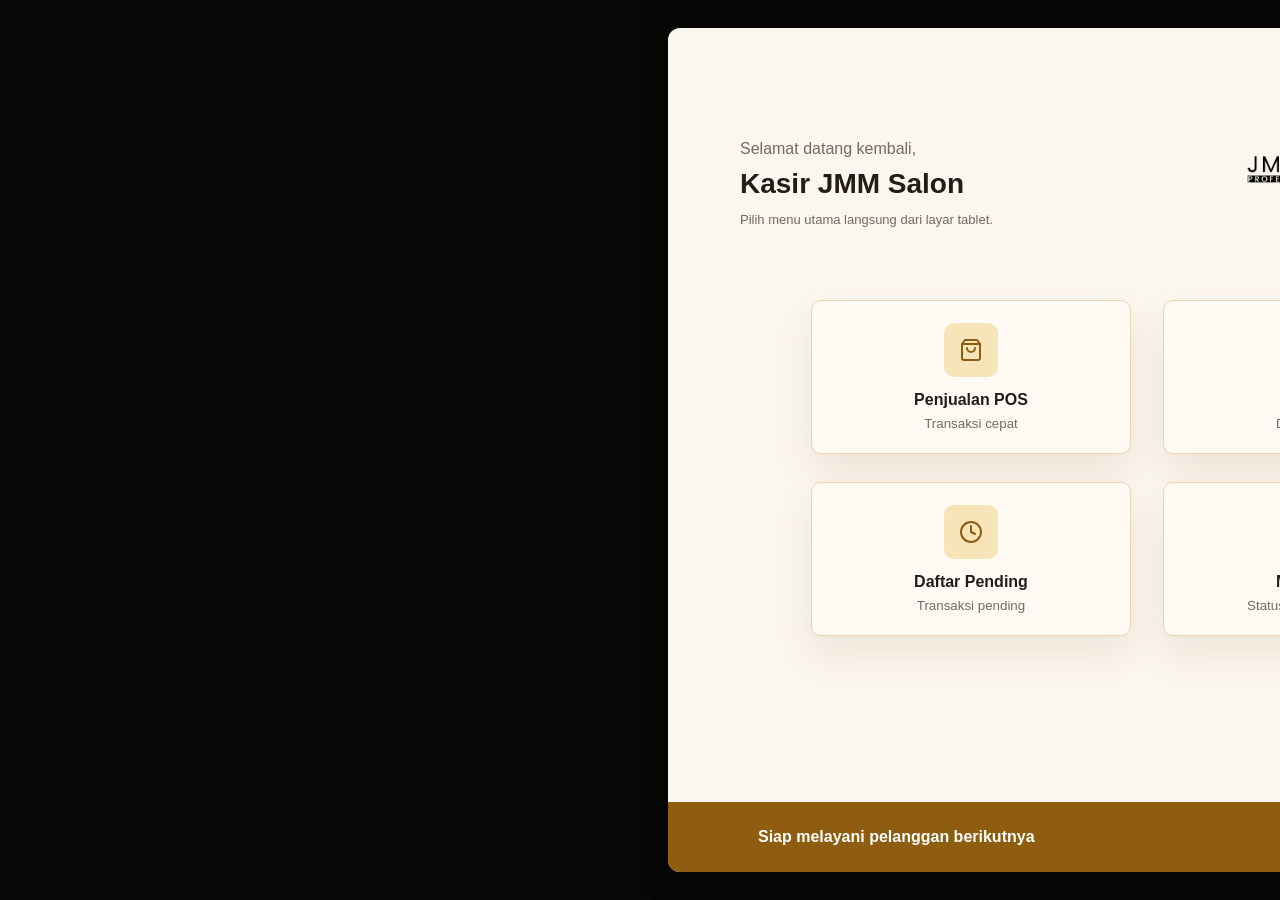
==== index.html @ 19fb2c35 "perubahan kertas done" ====
<!doctype html>
<html lang="id">
  <head>
    <meta charset="UTF-8" />
    <meta name="viewport" content="width=device-width, initial-scale=1.0" />
    <title>JMM Salon Cashier System - Tablet UI Gold</title>
    <link rel="icon" href="assets/images/JMMSALON2Transparant.png" type="image/png" />
    <link rel="stylesheet" href="assets/css/base.css?v=20260726-03" />
    <link rel="stylesheet" href="assets/css/customer-picker.css?v=20260726-03" />
    <link rel="stylesheet" href="assets/css/customers.css?v=20260726-03" />
    <link rel="stylesheet" href="assets/css/pos.css?v=20260726-03" />
    <link rel="stylesheet" href="assets/css/overlays.css?v=20260726-03" />
    <link rel="stylesheet" href="assets/css/operations.css?v=20260726-03" />
    <link rel="stylesheet" href="assets/css/membership.css?v=20260726-03" />
    <link rel="stylesheet" href="assets/css/cms.css?v=20260726-03" />
  </head>
  <body>
    <div id="app" aria-live="polite"></div>
    <script src="assets/js/bootstrap.js?v=20260726-03" defer></script>
  </body>
</html>
---- assets/css/base.css ----
:root {
  --canvas: #fbf6ee;
  --card: #fffaf3;
  --raised: #fffdf8;
  --ink: #241d17;
  --muted: #76695d;
  --gold: #d49a23;
  --gold-dark: #8f5d0f;
  --gold-soft: #f7e5b9;
  --gold-lift: #fff3da;
  --border: #ecd5ac;
  --success: #31966d;
  --danger: #b94a48;
  --shadow: 0 18px 36px rgba(118, 83, 28, 0.1);
}

* {
  box-sizing: border-box;
}

body {
  min-height: 100vh;
  margin: 0;
  display: grid;
  place-items: center;
  overflow: hidden;
  background: #080706;
  color: var(--ink);
  font-family: ui-sans-serif, -apple-system, BlinkMacSystemFont, "Segoe UI", sans-serif;
  letter-spacing: 0;
}

.bootstrap-error {
  width: min(560px, calc(100vw - 48px));
  margin: 15vh auto 0;
  padding: 28px;
  border: 1px solid var(--border);
  border-radius: 12px;
  background: var(--card);
  color: var(--ink);
  box-shadow: var(--shadow);
}

.bootstrap-error h1 {
  margin: 0 0 12px;
  font-size: 24px;
}

.bootstrap-error p,
.bootstrap-error small {
  color: var(--muted);
}

button,
input,
select {
  font: inherit;
}

button {
  cursor: pointer;
}

.member-branch-tag {
  display: inline-flex;
  align-items: center;
  width: max-content;
  min-height: 20px;
  padding: 2px 8px;
  border-radius: 999px;
  background: var(--gold-soft);
  color: var(--gold-dark) !important;
  font-size: 10px !important;
  font-weight: 800;
  line-height: 1.2;
}

.transaction-branch-tag {
  display: inline-flex;
  align-items: center;
  width: max-content;
  min-height: 20px;
  padding: 2px 8px;
  border: 1px solid #ddc28d;
  border-radius: 999px;
  background: var(--raised);
  color: var(--ink) !important;
  font-size: 10px !important;
  font-weight: 800;
  line-height: 1.2;
}

.member-branch-copy {
  display: block;
  margin-top: 4px;
  color: var(--gold-dark) !important;
  font-size: 10px !important;
  font-weight: 800;
}

.tablet-shell {
  width: 1366px;
  height: 900px;
  padding: 28px;
  background: #050504;
  border-radius: 22px;
}

.tablet-screen {
  position: relative;
  display: none;
  width: 100%;
  height: 100%;
  overflow: hidden;
  background: var(--canvas);
  border-radius: 12px;
}

.tablet-screen.active {
  display: block;
}

.topbar {
  height: 126px;
  display: grid;
  grid-template-columns: auto 1fr auto;
  align-items: start;
  gap: 24px;
  padding: 32px 50px 0;
}

.home-topbar {
  height: 172px;
  grid-template-columns: minmax(0, 1fr) auto minmax(0, 1fr);
  align-items: start;
  padding-left: 72px;
  padding-right: 72px;
}

#pos-view .topbar {
  height: 104px;
}

#pending-popup-button {
  justify-self: end;
}

.eyebrow,
.subtitle,
.date-block span,
.operator span,
small,
p {
  color: var(--muted);
}

.eyebrow,
.subtitle,
p {
  margin: 0;
}

h1,
h2,
h3 {
  margin: 0;
  letter-spacing: 0;
}

h1 {
  margin-top: 10px;
  font-size: 28px;
  line-height: 1.15;
}

.subtitle {
  margin-top: 12px;
  font-size: 13px;
}

.operator {
  display: flex;
  align-items: center;
  gap: 16px;
  min-width: 300px;
}

.operator.compact {
  min-width: 270px;
  justify-content: flex-end;
}

.home-operator {
  justify-content: flex-end;
}

.date-block {
  display: grid;
  gap: 8px;
  font-size: 12px;
}

.avatar {
  display: grid;
  width: 44px;
  height: 44px;
  place-items: center;
  border-radius: 999px;
  background: var(--gold);
  color: #fff;
  font-weight: 800;
}

.home-grid {
  position: absolute;
  left: 50%;
  top: 272px;
  transform: translateX(-50%);
  display: grid;
  grid-template-columns: repeat(3, 320px);
  gap: 28px 32px;
}

.home-online-compact {
  width: 304px;
  min-height: 48px;
  display: grid;
  grid-template-columns: 28px minmax(0, 1fr) auto;
  align-items: center;
  gap: 9px;
  padding: 8px 10px;
  border: 1px solid var(--border);
  border-radius: 9px;
  background: var(--card);
  color: var(--ink);
  box-shadow: 0 7px 18px rgba(118, 83, 28, 0.07);
  text-align: left;
}

.home-online-compact:hover,
.home-online-compact:focus-visible {
  border-color: var(--gold);
  background: var(--raised);
}

.home-online-compact:focus-visible {
  outline: 2px solid rgba(212, 154, 35, 0.45);
  outline-offset: 2px;
}

.home-online-compact-copy {
  display: grid;
  gap: 3px;
  min-width: 0;
}

.home-online-compact-copy strong {
  display: flex;
  align-items: center;
  gap: 7px;
  font-size: 11px;
}

.home-online-compact-copy small {
  overflow: hidden;
  color: var(--muted);
  font-size: 8px;
  text-overflow: ellipsis;
  white-space: nowrap;
}

.home-online-compact-copy b {
  min-width: 20px;
  padding: 2px 6px;
  border-radius: 999px;
  background: #e7f5ee;
  color: #267a58;
  font-size: 8px;
  text-align: center;
}

.home-online-icon {
  display: grid;
  width: 28px;
  height: 28px;
  place-items: center;
  border-radius: 8px;
  background: #e7f5ee;
  color: var(--success);
  font-size: 9px;
}

.home-online-chevron {
  color: var(--gold-dark);
  font-size: 18px;
  line-height: 1;
}

.menu-tile {
  height: 154px;
  padding: 18px 14px;
  border: 1px solid var(--border);
  border-radius: 10px;
  background: var(--card);
  box-shadow: var(--shadow);
  color: var(--ink);
}

.menu-tile.muted {
  opacity: 0.94;
}

.tile-icon {
  display: grid;
  width: 54px;
  height: 54px;
  margin: 0 auto 14px;
  place-items: center;
  border-radius: 10px;
  background: var(--gold-soft);
  color: var(--gold-dark);
}

.tile-icon svg {
  width: 24px;
  height: 24px;
}

.menu-tile strong,
.menu-tile small {
  display: block;
}

.menu-tile small {
  margin-top: 7px;
}

.bottom-command {
  position: absolute;
  left: 0;
  right: 0;
  bottom: 0;
  height: 70px;
  padding: 0 90px;
  display: flex;
  align-items: center;
  justify-content: space-between;
  background: var(--gold-dark);
  color: #fff;
  font-weight: 800;
}

.back-button {
  width: 106px;
  height: 48px;
  border: 1px solid var(--border);
  border-radius: 10px;
  background: var(--raised);
  color: var(--gold-dark);
  font-weight: 800;
}
---- assets/css/customer-picker.css ----
.pos-layout {
  display: grid;
  grid-template-columns: 1fr 320px;
  gap: 18px;
  height: 740px;
  padding: 10px 48px 38px;
}

.pos-catalog,
.cart-panel,
.profile-card,
.history-panel,
.wide-panel,
.filter-panel,
.transaction-panel {
  border: 1px solid var(--border);
  border-radius: 12px;
  background: var(--card);
}

.pos-catalog {
  position: relative;
  display: grid;
  grid-template-rows: auto auto auto minmax(0, 1fr);
  min-height: 0;
  padding: 14px;
  overflow: hidden;
}

.customer-strip {
  position: relative;
  display: flex;
  flex-wrap: wrap;
  align-items: center;
  align-content: flex-start;
  gap: 10px;
  min-height: 58px;
  padding: 9px 14px;
  border-radius: 10px;
  background: var(--raised);
  border: 1px solid var(--border);
  z-index: 20;
}

.customer-member-area {
  position: relative;
  display: flex;
  align-items: center;
  gap: 4px;
  min-width: 0;
}

.customer-member-area[hidden] {
  display: none;
}

.member-benefits {
  flex: 0 0 100%;
  display: grid;
  gap: 6px;
  max-height: 126px;
  overflow: hidden;
  padding-top: 7px;
  border-top: 1px solid var(--border);
}

.member-benefits[hidden] {
  display: none;
}

.benefit-toggle {
  display: inline-flex;
  align-items: center;
  justify-content: center;
  gap: 8px;
  height: 32px;
  padding: 0 10px 0 12px;
  border: 1px solid var(--border);
  border-radius: 8px;
  background: var(--gold-soft);
  color: var(--gold-dark);
  font-size: 12px;
  font-weight: 900;
  cursor: pointer;
  white-space: nowrap;
}

.benefit-toggle b {
  display: grid;
  width: 19px;
  height: 19px;
  place-items: center;
  border-radius: 999px;
  background: var(--gold);
  color: #fff;
  font-size: 10px;
  line-height: 1;
}

.benefit-toggle svg {
  width: 13px;
  height: 13px;
  transition: transform 0.16s ease;
}

.customer-strip.benefits-open .benefit-toggle svg {
  transform: rotate(180deg);
}

.member-list-rows {
  display: grid;
  max-height: 96px;
  overflow-y: auto;
  border: 1px solid var(--border);
  border-radius: 8px;
  background: var(--raised);
  scrollbar-color: #d8b46c transparent;
}

.member-list-row {
  display: grid;
  grid-template-columns: minmax(0, 1fr) auto;
  align-items: center;
  gap: 8px;
  min-height: 32px;
  padding: 3px 10px;
  border-bottom: 1px solid #f2e4cc;
}

.member-list-row:last-child {
  border-bottom: 0;
}

.member-list-row > span:first-child {
  min-width: 0;
  overflow: hidden;
  color: var(--ink);
  font-size: 12px;
  font-weight: 750;
  text-overflow: ellipsis;
  white-space: nowrap;
}

.member-list-row.ready > span:first-child {
  color: var(--gold-dark);
  font-weight: 900;
}

.member-list-stepper {
  display: grid;
  grid-template-columns: 24px 28px 24px;
  height: 24px;
  overflow: hidden;
  border: 1px solid var(--border);
  border-radius: 7px;
  background: #fffdf8;
}

.member-list-stepper button,
.member-list-stepper b {
  display: grid;
  place-items: center;
  border: 0;
  color: var(--ink);
  font-size: 11px;
  font-weight: 800;
}

.member-list-stepper button {
  color: var(--gold-dark);
  background: #fffaf1;
}

.member-list-stepper button:disabled {
  color: #cbb99b;
  background: #fffdf8;
  cursor: default;
}

.member-list-stepper b {
  border-left: 1px solid var(--border);
  border-right: 1px solid var(--border);
}

.customer-strip span,
.customer-strip small {
  display: block;
  font-size: 12px;
}

.customer-strip .member-list-stepper {
  display: grid;
}

.customer-summary {
  min-width: 0;
  flex: 0 1 auto;
  max-width: 380px;
}

.customer-title-row {
  display: flex;
  align-items: center;
  gap: 8px;
  min-width: 0;
  max-width: 100%;
}

.customer-strip strong {
  display: block;
  margin: 2px 0;
  font-size: 16px;
}

.customer-title-row strong {
  overflow: hidden;
  text-overflow: ellipsis;
  white-space: nowrap;
}

.customer-edit {
  flex: 0 0 auto;
  height: 22px;
  padding: 0 8px;
  border: 1px solid var(--border);
  border-radius: 6px;
  background: var(--gold-soft);
  color: var(--gold-dark);
  font-size: 10px;
  font-weight: 900;
  cursor: pointer;
}

.customer-summary small {
  overflow: hidden;
  text-overflow: ellipsis;
  white-space: nowrap;
}

.badge {
  display: inline-grid;
  min-width: 82px;
  height: 32px;
  place-items: center;
  padding: 0 16px;
  border-radius: 999px;
  background: var(--gold-soft);
  color: var(--gold-dark);
  font-size: 12px;
  font-weight: 800;
  white-space: nowrap;
  line-height: 1;
}

.customer-strip .badge {
  display: inline-flex;
  align-items: center;
  justify-content: center;
  min-width: auto;
  height: 24px;
  padding: 0 10px;
  font-size: 11px;
  flex-shrink: 0;
}

.badge.muted {
  background: #efe9df;
  color: var(--muted);
}

.badge.success {
  background: var(--gold-soft);
  color: var(--gold-dark);
}

.badge.gold {
  background: var(--gold);
  color: #fff;
}

.soft-action {
  display: inline-flex;
  align-items: center;
  justify-content: center;
  gap: 8px;
  height: 38px;
  padding: 0 14px;
  border: 0;
  border-radius: 10px;
  background: var(--gold-soft);
  color: var(--gold-dark);
  font-weight: 800;
  font-size: 12px;
  white-space: nowrap;
  flex-shrink: 0;
}

.soft-action svg {
  display: inline-block;
  width: 16px;
  height: 16px;
  flex-shrink: 0;
}

#customer-toggle {
  margin-left: auto;
}

#customer-add-pos {
  width: 158px;
  background: linear-gradient(180deg, #e7b13a, var(--gold));
  color: #fff;
  box-shadow: 0 10px 22px rgba(155, 98, 13, 0.18);
}

#customer-add-pos:hover {
  filter: brightness(1.05);
}

.customer-summary.empty strong {
  color: var(--muted);
  font-weight: 800;
}

.badge.member {
  display: inline-flex;
  align-items: center;
  justify-content: center;
  gap: 8px;
  background: var(--gold-soft);
  color: var(--gold-dark);
  line-height: 1.1;
}

.customer-dropdown {
  position: absolute;
  top: calc(100% + 8px);
  right: 14px;
  display: none;
  width: 380px;
  max-height: 320px;
  padding: 0;
  overflow: hidden;
  border: 1px solid var(--border);
  border-radius: 12px;
  background: var(--raised);
  box-shadow: 0 18px 40px rgba(118, 83, 28, 0.16);
}

.customer-strip.open .customer-dropdown {
  display: flex;
  flex-direction: column;
}

.dropdown-list {
  flex: 1 1 auto;
  min-height: 0;
  overflow-y: auto;
  display: grid;
  gap: 7px;
  padding: 8px;
  scrollbar-color: #d8b46c transparent;
}

.dropdown-search {
  display: grid;
  grid-template-columns: 1fr auto;
  align-items: center;
  gap: 8px;
  padding: 8px 10px;
  border: 1px solid var(--border);
  border-radius: 10px;
  background: var(--raised);
}

.dropdown-search input {
  width: 100%;
  border: 0;
  outline: 0;
  background: transparent;
  color: var(--ink);
  font-size: 13px;
}

.dropdown-search span {
  color: var(--muted);
  font-size: 18px;
  line-height: 1;
}

.customer-option {
  display: flex;
  align-items: center;
  justify-content: space-between;
  gap: 12px;
  width: 100%;
  min-height: 58px;
  padding: 10px 12px;
  border: 1px solid transparent;
  border-radius: 10px;
  background: #fff8eb;
  color: var(--ink);
  text-align: left;
}

.customer-option:hover,
.customer-option.active {
  border-color: var(--gold);
  background: var(--gold-lift);
}

.customer-option strong,
.customer-option small {
  display: block;
}

.customer-option strong {
  font-size: 13px;
}

.customer-option small {
  margin-top: 4px;
  font-size: 11px;
}

.customer-option em {
  display: inline-flex;
  align-items: center;
  justify-content: center;
  gap: 6px;
  min-width: 112px;
  height: 28px;
  border-radius: 999px;
  background: var(--gold-soft);
  color: var(--gold-dark);
  font-size: 10px;
  font-style: normal;
  font-weight: 900;
}

.customer-option em span {
  display: grid;
  width: 16px;
  height: 16px;
  place-items: center;
  border-radius: 999px;
  background: var(--gold);
  color: #fff;
  font-size: 8px;
}

.customer-option em.muted {
  background: #efe9df;
  color: var(--muted);
}
---- assets/css/customers.css ----
.customer-list-panel {
  display: flex;
  flex-direction: column;
  height: 640px;
  min-height: 0;
  margin: 24px 48px 48px;
  padding: 24px;
  border: 1px solid var(--border);
  border-radius: 12px;
  background: var(--card);
  overflow: hidden;
}

.customer-list-tools {
  display: flex;
  align-items: center;
  gap: 14px;
  padding-bottom: 14px;
}

.entries-control {
  display: flex;
  align-items: center;
  gap: 8px;
  color: var(--muted);
  font-size: 12px;
}

.entries-control strong {
  display: grid;
  min-width: 46px;
  height: 34px;
  place-items: center;
  border: 1px solid var(--border);
  border-radius: 8px;
  background: var(--raised);
  color: var(--ink);
}

.customer-search {
  display: grid;
  grid-template-columns: auto 1fr;
  align-items: center;
  gap: 10px;
  color: var(--muted);
  font-size: 12px;
  flex: 1;
  max-width: 400px;
  margin-left: auto;
}

.customer-search input {
  height: 36px;
  padding: 0 12px;
  border: 1px solid var(--border);
  border-radius: 8px;
  outline: 0;
  background: var(--raised);
  color: var(--ink);
}

.filter-button,
.add-customer-button,
.table-action {
  border: 1px solid var(--border);
  border-radius: 8px;
  background: var(--raised);
  color: var(--gold-dark);
  font-weight: 900;
}

.filter-button {
  display: flex;
  align-items: center;
  justify-content: center;
  gap: 8px;
  height: 36px;
  min-width: 92px;
}

.add-customer-button {
  display: flex;
  align-items: center;
  justify-content: center;
  gap: 8px;
  height: 44px;
  padding: 0 16px;
  background: linear-gradient(180deg, #e7b13a, var(--gold));
  border-color: var(--gold);
  color: #fff;
  box-shadow: 0 10px 22px rgba(155, 98, 13, 0.18);
}

.add-customer-button span {
  display: grid;
  width: 20px;
  height: 20px;
  place-items: center;
  border-radius: 6px;
  background: rgba(255, 255, 255, 0.22);
  color: #fff;
}

.customer-table {
  display: flex;
  flex-direction: column;
  min-height: 0;
  border: 1px solid var(--border);
  border-radius: 10px;
  overflow: hidden;
  background: var(--raised);
}

.customer-table-head,
.customer-row {
  display: grid;
  grid-template-columns: 100px minmax(160px, 1.2fr) 164px 112px 112px;
  align-items: center;
  gap: 14px;
}

.customer-table-head {
  min-height: 48px;
  padding: 0 16px;
  background: #f1e8d9;
  color: var(--muted);
  font-size: 12px;
  font-weight: 900;
}

.customer-list {
  flex: 1 1 auto;
  min-height: 0;
  overflow-y: auto;
  scrollbar-color: #d8b46c transparent;
}

.customer-row {
  min-height: 84px;
  padding: 10px 16px;
  border-top: 1px solid #ead6b3;
  background: #fffaf3;
}

.customer-row:nth-child(even) {
  background: #fff7e9;
}

.customer-row:hover {
  background: var(--gold-lift);
}

.customer-code,
.last-visit {
  color: var(--muted);
  font-size: 12px;
  font-weight: 800;
}

.customer-cell-main strong,
.customer-cell-main small {
  display: block;
}

.customer-cell-main strong {
  font-size: 15px;
}

.customer-cell-main small {
  margin-top: 5px;
  color: var(--muted);
  font-size: 12px;
}

.table-action {
  height: 38px;
  background: var(--gold-soft);
}

.customer-empty {
  display: grid;
  min-height: 300px;
  place-items: center;
  align-content: center;
  gap: 8px;
  color: var(--muted);
  text-align: center;
}

.customer-empty strong {
  color: var(--ink);
}

.reward-meter {
  display: grid;
  gap: 6px;
  min-width: 0;
}

.reward-meter span {
  color: var(--muted);
  font-size: 11px;
}

.reward-meter strong {
  color: var(--gold-dark);
  font-size: 13px;
  line-height: 1.2;
}

.reward-meter small {
  color: var(--muted);
  font-size: 11px;
}

.reward-meter.ready strong {
  color: var(--gold-dark);
}

.reward-dots {
  display: grid;
  grid-template-columns: repeat(10, 1fr);
  gap: 4px;
}

.reward-dots i {
  height: 7px;
  border-radius: 999px;
  background: #efe6d8;
}

.reward-dots i.done {
  background: var(--gold-soft);
}

.reward-dots i.free,
.reward-meter.ready .reward-dots i.done {
  background: linear-gradient(180deg, #e7b13a, var(--gold));
}

.reward-meter.compact {
  gap: 4px;
}

.reward-meter.compact span {
  display: none;
}

.reward-meter.compact strong {
  font-size: 12px;
}

.reward-meter.compact small {
  overflow: hidden;
  text-overflow: ellipsis;
  white-space: nowrap;
}

.reward-meter.strip {
  grid-template-columns: minmax(0, 1fr) 132px;
  align-items: center;
  gap: 4px 10px;
  max-width: 520px;
  margin-top: 5px;
}

.reward-meter.strip span,
.reward-meter.strip strong {
  display: none;
}

.reward-meter.strip small {
  overflow: hidden;
  color: var(--gold-dark);
  font-size: 11px;
  font-weight: 800;
  text-overflow: ellipsis;
  white-space: nowrap;
}

.reward-meter.strip .reward-dots {
  min-width: 0;
}

.reward-meter.strip .reward-dots i {
  height: 6px;
}
---- assets/css/pos.css ----
.pos-topbar-actions {
  display: flex;
  align-items: center;
  justify-content: flex-end;
  gap: 10px;
}

.salon-branch-select {
  display: grid;
  gap: 3px;
  min-width: 180px;
}

.salon-branch-select span {
  color: var(--muted);
  font-size: 9px;
  font-weight: 900;
  letter-spacing: 0.08em;
  text-transform: uppercase;
}

.salon-branch-select select {
  height: 38px;
  padding: 0 30px 0 12px;
  border: 1px solid var(--border);
  border-radius: 9px;
  outline: 0;
  background: var(--raised);
  color: var(--gold-dark);
  font-size: 11px;
  font-weight: 900;
}

.catalog-toolbar {
  display: grid;
  grid-template-columns: auto 1fr;
  align-items: center;
  gap: 16px;
  margin: 12px 0 14px;
}

.category-tabs {
  display: flex;
  gap: 10px;
}

.category,
.segmented button,
.payment-methods button {
  border: 0;
  border-radius: 10px;
  background: var(--raised);
  color: var(--ink);
}

.category {
  min-width: 132px;
  height: 46px;
  gap: 10px;
  padding: 0 18px;
  border: 1px solid var(--border);
  display: flex;
  align-items: center;
  justify-content: center;
  box-shadow: 0 10px 22px rgba(118, 83, 28, 0.05);
}

.category strong {
  display: block;
}

.tab-icon {
  display: grid;
  width: 22px;
  height: 22px;
  place-items: center;
  color: var(--gold-dark);
  font-size: 18px;
  line-height: 1;
}

.category.active {
  background: linear-gradient(180deg, #e5ad35, var(--gold));
  border-color: var(--gold);
  color: #fff;
}

.category.active .tab-icon {
  color: #fff;
}

.search-box {
  justify-self: end;
  display: grid;
  grid-template-columns: 1fr auto;
  align-items: center;
  width: 280px;
  height: 46px;
  padding: 0 14px 0 18px;
  border: 1px solid var(--border);
  border-radius: 12px;
  background: var(--raised);
  box-shadow: 0 10px 22px rgba(118, 83, 28, 0.05);
}

.search-box input {
  width: 100%;
  min-width: 0;
  border: 0;
  outline: 0;
  background: transparent;
  color: var(--ink);
  font-size: 13px;
}

.search-box span {
  color: var(--muted);
  font-size: 20px;
  line-height: 1;
}

.section-heading {
  display: flex;
  align-items: center;
  justify-content: space-between;
  margin: 6px 0 10px;
}

.section-heading.plain {
  align-items: flex-start;
  margin: 0 0 20px;
}

.section-heading h2 {
  font-size: 20px;
}

.section-heading p {
  margin-top: 6px;
  font-size: 13px;
}

.segmented {
  display: flex;
  gap: 8px;
}

.segmented button {
  height: 40px;
  min-width: 72px;
  color: var(--gold-dark);
  font-weight: 800;
}

.segmented button.active,
.payment-methods .active {
  background: var(--gold);
  color: #fff;
}

.item-grid {
  display: grid;
  grid-template-columns: repeat(4, minmax(0, 1fr));
  gap: 10px;
  min-height: 0;
  overflow-y: auto;
  overflow-x: hidden;
  padding-right: 2px;
  padding-bottom: 12px;
  align-content: start;
}

.item-grid,
.cart-list,
.customer-dropdown,
.staff-menu {
  scrollbar-color: #d8b46c transparent;
}

.item-card {
  min-height: 92px;
  padding: 13px;
  border: 1px solid var(--border);
  border-radius: 10px;
  background: var(--raised);
  box-shadow: 0 0 0 rgba(118, 83, 28, 0);
  transition: transform 0.16s ease, border-color 0.16s ease, background 0.16s ease, box-shadow 0.16s ease;
}

.empty-items {
  grid-column: 1 / -1;
  display: grid;
  min-height: 220px;
  place-items: center;
  align-content: center;
  gap: 8px;
  border: 1px dashed var(--border);
  border-radius: 10px;
  background: rgba(255, 255, 255, 0.5);
  color: var(--muted);
  text-align: center;
}

.empty-items strong {
  color: var(--ink);
}

.item-card:hover {
  transform: translateY(-2px);
  border-color: var(--gold);
  background: #fffaf0;
  box-shadow: 0 12px 26px rgba(118, 83, 28, 0.12);
}

.item-card:active {
  transform: scale(0.98);
  border-color: var(--gold);
  background: #fffaf0;
}

.item-card h3 {
  min-height: 0;
  margin: 0;
  font-size: 13px;
  line-height: 1.3;
}

.item-card-head {
  display: flex;
  align-items: flex-start;
  justify-content: space-between;
  gap: 8px;
}

.item-card-head h3 {
  flex: 1;
}

.member-package-note {
  display: block;
  margin-top: 5px;
  color: var(--gold-dark);
  font-size: 10px;
  font-weight: 800;
  line-height: 1.25;
}

.member-bonus-note {
  display: block;
  margin-top: 6px;
  color: var(--muted);
  font-size: 9px;
  font-weight: 700;
  line-height: 1.3;
}

.member-cart-bonus {
  flex-basis: 100%;
  color: var(--gold-dark);
  font-size: 9px;
  font-weight: 800;
  line-height: 1.3;
}

.service-level-note {
  display: block;
  margin-top: 5px;
  color: var(--gold-dark);
  font-size: 10px;
  font-weight: 800;
  line-height: 1.25;
}

.service-promotion-note {
  display: block;
  margin-top: 5px;
  color: #9a5f00;
  font-size: 9px;
  font-weight: 900;
  line-height: 1.25;
}

.price-stack small {
  display: block;
  margin-bottom: 2px;
  color: var(--muted);
  font-size: 10px;
}

.item-card p {
  margin-top: 6px;
  font-size: 11px;
}

.item-bottom {
  display: flex;
  align-items: center;
  justify-content: space-between;
  gap: 8px;
  margin-top: 12px;
}

.price {
  font-size: 12px;
  font-weight: 600;
  color: var(--ink);
}

.price-stack {
  display: inline-grid;
  gap: 2px;
}

.price-stack s {
  color: var(--muted);
  font-size: 10px;
  font-weight: 600;
  text-decoration-thickness: 1px;
}

.cart-panel {
  display: flex;
  flex-direction: column;
  min-height: 0;
  padding: 16px;
  background: var(--raised);
}

.cart-head {
  display: flex;
  justify-content: space-between;
  gap: 12px;
}

.cart-head h2 {
  font-size: 21px;
}

.cart-head p {
  margin-top: 8px;
  font-size: 12px;
}

.cart-list {
  display: flex;
  flex-direction: column;
  gap: 8px;
  flex: 1 1 auto;
  min-height: 0;
  margin-top: 12px;
  padding-right: 4px;
  overflow-y: auto;
  overflow-x: hidden;
}

.cart-list:has(.staff-action-menu) {
  overflow: visible;
}

.cart-row {
  position: relative;
  flex-shrink: 0;
  display: flex;
  flex-direction: column;
  justify-content: space-between;
  min-height: 102px;
  padding: 8px 10px;
  border: 1px solid #f0dfc2;
  border-radius: 8px;
  background: #fffaf3;
  box-sizing: border-box;
}

.cart-row-top,
.summary-line {
  display: flex;
  justify-content: space-between;
  gap: 10px;
}

.cart-row small {
  display: block;
  color: var(--gold-dark);
  font-weight: 900;
  font-size: 10px;
}

.cart-label-row {
  display: flex;
  align-items: center;
  justify-content: space-between;
  gap: 6px;
  min-height: 18px;
  margin-bottom: 2px;
}

.cart-discount-badge {
  display: inline-flex;
  height: 18px;
  align-items: center;
  padding: 0 7px;
  border-radius: 6px;
  background: var(--gold);
  color: #fff;
  font-size: 9px;
  font-weight: 900;
  white-space: nowrap;
  cursor: pointer;
}

.cart-row span {
  display: block;
  margin-top: 2px;
  color: var(--muted);
  font-size: 10px;
}

.cart-row .cart-discount-badge {
  display: inline-flex;
  margin-top: 0;
  color: #fff;
  font-size: 9px;
}

.cart-row-top strong {
  max-width: 130px;
  font-size: 12px;
}

.cart-row-top b {
  font-size: 11px;
  font-weight: 600;
}

.cart-row-price {
  display: grid;
  justify-items: end;
  gap: 1px;
  min-width: 76px;
  text-align: right;
}

.cart-row-price s {
  color: var(--muted);
  font-size: 9px;
  font-weight: 600;
  text-decoration-thickness: 1px;
}

.cart-row-price span {
  display: block;
  margin-top: 0;
  color: var(--ink);
  font-size: 11px;
  font-weight: 700;
}

.cart-row-bottom {
  display: flex;
  align-items: center;
  justify-content: space-between;
  gap: 6px;
  margin-top: 2px;
}

.cart-controls {
  position: relative;
  display: flex;
  flex: 1 1 auto;
  min-width: 0;
  align-items: center;
  flex-wrap: wrap;
  gap: 6px;
}

.service-level-select {
  display: inline-flex;
  align-items: center;
  justify-content: center;
  height: 26px;
  min-width: 78px;
  padding: 0 10px;
  border: 1px solid #e4c48d;
  border-radius: 8px;
  background: #fff1cf;
  color: var(--gold-dark);
  font-size: 10px;
  font-weight: 900;
  box-shadow: 0 5px 12px rgba(143, 93, 15, 0.08);
  transition: transform 0.14s ease, border-color 0.14s ease, background 0.14s ease, box-shadow 0.14s ease;
}

.service-level-select:hover {
  transform: translateY(-1px);
  border-color: var(--gold);
  background: #ffe7aa;
  box-shadow: 0 8px 18px rgba(143, 93, 15, 0.14);
}

.service-level-select.active {
  border-color: var(--gold);
  background: var(--gold);
  color: #fff;
}

.service-level-menu {
  position: absolute;
  left: 0;
  top: calc(100% + 6px);
  z-index: 12;
  display: grid;
  gap: 6px;
  width: 246px;
  padding: 10px;
  border: 1px solid var(--border);
  border-radius: 10px;
  background: var(--raised);
  box-shadow: 0 16px 32px rgba(118, 83, 28, 0.16);
}

.service-level-menu-head {
  display: grid;
  gap: 3px;
  padding: 2px 4px 6px;
  border-bottom: 1px dashed var(--border);
}

.service-level-menu-head strong {
  color: var(--ink);
  font-size: 12px;
}

.service-level-menu-head small {
  color: var(--muted);
  font-size: 10px;
}

.service-level-empty {
  padding: 10px;
  border: 1px dashed var(--border);
  border-radius: 7px;
  background: var(--card);
  color: var(--muted);
  font-size: 10px;
  font-weight: 700;
  line-height: 1.4;
  text-align: center;
}

.service-level-option {
  display: flex;
  align-items: center;
  justify-content: space-between;
  gap: 10px;
  min-height: 36px;
  padding: 0 10px;
  border: 1px solid transparent;
  border-radius: 7px;
  background: var(--gold-lift);
  color: var(--gold-dark);
  text-align: left;
}

.service-level-option span {
  font-size: 11px;
  font-weight: 900;
}

.service-level-option small {
  color: var(--muted);
  font-size: 10px;
  font-weight: 800;
  text-align: right;
}

.service-level-option:hover,
.service-level-option.active {
  border-color: var(--gold);
  background: #ffe7aa;
}

.staff-select {
  display: inline-flex;
  align-items: center;
  justify-content: center;
  height: 26px;
  min-width: 112px;
  padding: 0 10px;
  border: 1px solid #e4c48d;
  border-radius: 8px;
  background: #fff1cf;
  color: var(--gold-dark);
  font-size: 10px;
  font-weight: 900;
  box-shadow: 0 5px 12px rgba(143, 93, 15, 0.08);
  transition: transform 0.14s ease, border-color 0.14s ease, background 0.14s ease, box-shadow 0.14s ease;
}

.discount-select {
  display: inline-flex;
  align-items: center;
  justify-content: center;
  gap: 5px;
  height: 26px;
  min-width: 74px;
  padding: 0 10px;
  border: 1px solid #e4c48d;
  border-radius: 8px;
  background: #fff1cf;
  color: var(--gold-dark);
  font-size: 10px;
  font-weight: 900;
  box-shadow: 0 5px 12px rgba(143, 93, 15, 0.08);
  transition: transform 0.14s ease, border-color 0.14s ease, background 0.14s ease, box-shadow 0.14s ease;
}

.discount-select span {
  margin-top: 0;
  background: transparent;
  color: currentColor;
  font-size: 12px;
  font-weight: 900;
  line-height: 1;
}

.staff-select:hover,
.discount-select:hover {
  transform: translateY(-1px);
  border-color: var(--gold);
  background: #ffe7aa;
  box-shadow: 0 8px 18px rgba(143, 93, 15, 0.14);
}

.staff-select:active,
.discount-select:active {
  transform: scale(0.96);
  box-shadow: 0 3px 8px rgba(143, 93, 15, 0.12);
}

.discount-select.active {
  border-color: var(--gold);
  background: var(--gold);
  color: #fff;
  box-shadow: 0 8px 16px rgba(155, 98, 13, 0.2);
}

.discount-select.active:hover {
  background: #d99a15;
}

.staff-menu {
  position: absolute;
  left: 12px;
  top: 74px;
  z-index: 10;
  display: flex;
  flex-direction: column;
  gap: 6px;
  width: 220px;
  max-height: 280px;
  padding: 8px;
  overflow: hidden;
  border: 1px solid var(--border);
  border-radius: 10px;
  background: var(--raised);
  box-shadow: 0 16px 32px rgba(118, 83, 28, 0.16);
}

.cart-controls .staff-menu,
.cart-controls .discount-menu {
  left: 0;
  top: calc(100% + 6px);
}

.staff-menu button {
  display: flex;
  align-items: center;
  justify-content: space-between;
  gap: 10px;
  min-height: 34px;
  padding: 0 12px;
  border: 0;
  border-radius: 8px;
  background: var(--gold-lift);
  color: var(--gold-dark);
  font-size: 11px;
  font-weight: 900;
}

.staff-menu b {
  color: var(--muted);
  font-size: 10px;
}

.staff-menu-group-label {
  display: flex;
  align-items: center;
  justify-content: space-between;
  min-height: 22px;
  padding: 2px 5px 0;
  color: var(--muted);
  font-size: 8px;
  font-weight: 900;
  letter-spacing: 0.05em;
  text-transform: uppercase;
}

.staff-menu-group-label b {
  min-width: 18px;
  padding: 2px 5px;
  border-radius: 999px;
  background: rgba(49, 150, 109, 0.1);
  color: inherit;
  text-align: center;
}

.staff-menu-group-label.online {
  color: #267a58;
}

.staff-menu button.online {
  border: 1px solid #cfe8dc;
  background: #f1faf6;
  color: #267a58;
}

.staff-choice-copy {
  display: grid;
  gap: 2px;
  min-width: 0;
  text-align: left;
}

.staff-choice-copy strong,
.staff-choice-copy small {
  display: block;
  margin: 0;
}

.staff-choice-copy strong {
  color: inherit;
  font-size: 11px;
}

.staff-online-dot {
  display: inline-block;
  width: 7px;
  height: 7px;
  margin-right: 6px;
  border-radius: 50%;
  background: var(--success);
  box-shadow: 0 0 0 3px rgba(49, 150, 109, 0.12);
}

.staff-helping-tag {
  display: inline-block;
  margin-left: 5px;
  padding: 2px 5px;
  border-radius: 999px;
  background: var(--gold-soft);
  color: var(--gold-dark);
  font-size: 7px;
  font-style: normal;
  text-transform: uppercase;
}

.staff-choice-copy small {
  color: var(--muted);
  font-size: 9px;
  font-weight: 800;
}

.staff-option-list button.active .staff-choice-copy small {
  color: rgba(255, 255, 255, 0.8);
}

.staff-menu-search,
.staff-option-search {
  display: grid;
  grid-template-columns: 1fr auto;
  align-items: center;
  gap: 6px;
  padding: 5px 8px;
  border: 1px solid var(--border);
  border-radius: 8px;
  background: var(--raised);
}

.staff-menu-search input,
.staff-option-search input {
  width: 100%;
  min-width: 0;
  border: 0;
  outline: 0;
  background: transparent;
  color: var(--ink);
  font-size: 12px;
}

.staff-menu-search::after,
.staff-option-search::after {
  content: "⌕";
  color: var(--muted);
  font-size: 14px;
  line-height: 1;
}

.staff-menu-search {
  flex: 0 0 auto;
}

.staff-menu-items {
  flex: 1 1 auto;
  min-height: 0;
  display: grid;
  gap: 6px;
  overflow-y: auto;
  scrollbar-color: #d8b46c transparent;
}

.staff-option-search {
  margin-bottom: 6px;
  background: #fffdf8;
}

.staff-action-menu {
  display: flex;
  width: 430px;
  max-height: 360px;
  flex-direction: column;
  gap: 8px;
  padding: 12px;
  overflow-y: auto;
  overflow-x: hidden;
  transform: translateX(-110px);
}

.staff-menu-head {
  display: flex;
  align-items: flex-start;
  justify-content: space-between;
  gap: 10px;
  padding-bottom: 8px;
  border-bottom: 1px solid #efddb9;
}

.staff-menu-head strong,
.staff-menu-head small,
.staff-menu-head span {
  display: block;
  margin-top: 0;
}

.staff-menu-head strong {
  color: var(--ink);
  font-size: 12px;
}

.staff-menu-head small,
.staff-menu-head span {
  color: var(--muted);
  font-size: 10px;
  font-weight: 800;
}

.staff-action-list {
  display: grid;
  gap: 7px;
}

.staff-action-row {
  display: grid;
  gap: 7px;
  padding: 8px 9px;
  border: 1px solid #efddb9;
  border-radius: 9px;
  background: var(--raised);
}

.staff-action-title {
  display: flex;
  align-items: center;
  justify-content: space-between;
  gap: 8px;
}

.staff-action-title > div {
  min-width: 0;
}

.staff-action-title strong,
.staff-action-title small {
  display: block;
  margin-top: 0;
}

.staff-action-title strong {
  color: var(--ink);
  font-size: 11px;
}

.staff-action-title small {
  max-width: 250px;
  color: var(--muted);
  font-size: 10px;
  font-weight: 800;
  line-height: 1.25;
}

.staff-action-toggle {
  flex: 0 0 auto;
  min-width: 112px;
  height: 30px;
  padding: 0 12px;
  border: 1px solid #e4c48d;
  border-radius: 8px;
  background: #fff1cf;
  color: var(--gold-dark);
  font-size: 10px;
  font-weight: 900;
  text-align: center;
}

.staff-action-toggle.selected {
  border-color: var(--gold);
  background: #ffe7aa;
}

.staff-action-toggle:hover {
  border-color: var(--gold);
  background: #ffe7aa;
}

.staff-option-list {
  display: grid;
  grid-template-columns: repeat(2, minmax(0, 1fr));
  max-height: 190px;
  gap: 5px;
  padding: 6px;
  overflow-y: auto;
  border: 1px solid #efddb9;
  border-radius: 9px;
  background: #fff8e8;
}

.staff-option-list .staff-menu-group-label {
  grid-column: 1 / -1;
}

.staff-option-list button {
  min-width: 0;
}

.staff-option-list button {
  display: flex;
  min-height: 32px;
  align-items: center;
  justify-content: space-between;
  padding: 0 10px;
  border: 1px solid transparent;
  border-radius: 7px;
  background: #fff1cf;
  color: var(--gold-dark);
  font-size: 10px;
  font-weight: 900;
}

.staff-option-list button.active {
  border-color: var(--gold);
  background: var(--gold);
  color: #fff;
}

.staff-option-list b {
  color: inherit;
  font-size: 9px;
}

.staff-option-list span {
  display: block;
  margin-top: 0;
  color: inherit;
  font-size: 10px;
}

.staff-option-list button:hover {
  border-color: var(--gold);
  background: #ffe7aa;
}

.staff-option-list button.active:hover {
  background: var(--gold);
  color: #fff;
}

.discount-menu {
  position: absolute;
  z-index: 20;
  display: grid;
  grid-template-columns: repeat(2, minmax(0, 1fr));
  gap: 6px;
  width: 190px;
  padding: 8px;
  border: 1px solid var(--border);
  border-radius: 10px;
  background: var(--raised);
  box-shadow: 0 16px 32px rgba(118, 83, 28, 0.16);
}

.discount-menu button {
  display: grid;
  min-height: 34px;
  align-content: center;
  gap: 2px;
  padding: 0 10px;
  border: 1px solid transparent;
  border-radius: 8px;
  background: var(--gold-lift);
  color: var(--gold-dark);
  font-size: 11px;
  font-weight: 900;
}

.discount-menu button.active {
  border-color: var(--gold);
  background: var(--gold-soft);
}

.discount-menu span {
  display: block;
  margin-top: 0;
  color: inherit;
  font-size: 11px;
}

.discount-menu b {
  color: var(--muted);
  font-size: 9px;
}

.discount-input-menu {
  grid-template-columns: 1fr;
  gap: 8px;
  width: 160px;
}

.discount-input-label {
  color: var(--muted) !important;
  font-size: 9px !important;
  font-weight: 800;
  letter-spacing: 0.02em;
}

.discount-locked-note {
  display: grid;
  gap: 2px;
  padding: 8px 10px;
  border-radius: 7px;
  background: var(--gold-soft);
  color: var(--gold-dark);
}

.discount-locked-note strong {
  font-size: 11px;
}

.discount-locked-note span {
  color: var(--muted);
  font-size: 9px;
}

.cart-discount-badge.locked {
  cursor: default;
}

.discount-number {
  display: grid;
  grid-template-columns: 1fr auto;
  align-items: center;
  gap: 6px;
  padding: 5px 8px;
  border: 1px solid var(--border);
  border-radius: 8px;
  background: var(--raised);
}

.discount-number input {
  width: 100%;
  min-width: 0;
  border: 0;
  outline: 0;
  background: transparent;
  color: var(--ink);
  font-size: 12px;
}

.discount-number span {
  color: var(--muted);
  font-size: 12px;
  font-weight: 800;
}

.discount-actions {
  display: grid;
  grid-template-columns: 1fr 1fr;
  gap: 6px;
}

.discount-actions button {
  min-height: 30px;
  padding: 0 8px;
  border: 0;
  border-radius: 8px;
  font-size: 11px;
  font-weight: 900;
}

.discount-cancel {
  background: var(--gold-soft);
  color: var(--gold-dark);
}

.discount-save {
  background: var(--gold);
  color: #fff;
}

.empty-cart {
  display: grid;
  place-items: center;
  min-height: 220px;
  height: 100%;
  padding: 18px;
  border: 1px dashed var(--border);
  border-radius: 10px;
  color: var(--muted);
  text-align: center;
}

.empty-cart strong,
.empty-cart span {
  display: block;
}

.empty-cart strong {
  color: var(--ink);
}

.cart-note {
  font-size: 11px;
  color: var(--muted);
}

.reward-note {
  flex: 0 0 100%;
  display: block;
  margin-top: 0;
  color: var(--gold-dark);
  font-size: 10px;
  font-weight: 900;
}

.cart-qty {
  display: flex;
  align-items: center;
  gap: 7px;
}

.cart-qty button {
  display: grid;
  width: 26px;
  height: 26px;
  place-items: center;
  border: 0;
  border-radius: 999px;
  background: var(--gold-soft);
  color: var(--gold-dark);
  font-weight: 900;
  font-size: 14px;
}

.cart-qty button:disabled {
  cursor: not-allowed;
  opacity: 0.45;
}

.cart-qty strong {
  min-width: 16px;
  text-align: center;
}

.payment-summary {
  flex: 0 0 auto;
  margin-top: 12px;
  padding-top: 14px;
  border-top: 1px dashed #dac49f;
}

.payment-summary h3 {
  margin-bottom: 12px;
  font-size: 15px;
}

.summary-line {
  margin-top: 9px;
  color: var(--muted);
  font-size: 13px;
}

.payment-summary .summary-line {
  display: grid;
  grid-template-columns: minmax(0, 1fr) auto;
  align-items: start;
  column-gap: 12px;
  line-height: 1.25;
}

.payment-summary .summary-line span {
  min-width: 0;
}

.payment-summary .summary-line strong {
  white-space: nowrap;
  text-align: right;
  font-variant-numeric: tabular-nums;
}

.summary-line[hidden] {
  display: none;
}

.saving {
  color: var(--gold-dark);
}

.summary-line.total {
  margin-top: 12px;
  color: var(--ink);
  font-size: 16px;
}

.summary-line.total strong {
  color: var(--gold-dark);
}

.payment-methods {
  flex: 0 0 auto;
  display: grid;
  grid-template-columns: repeat(2, 1fr);
  gap: 8px;
  margin-top: 14px;
}

.payment-methods button {
  display: flex;
  align-items: center;
  justify-content: center;
  gap: 8px;
  height: 44px;
  background: var(--gold-soft);
  color: var(--gold-dark);
  font-size: 12px;
  font-weight: 800;
}

.payment-methods button.active {
  background: linear-gradient(180deg, #e7b13a, var(--gold));
  color: #fff;
  box-shadow: 0 10px 22px rgba(155, 98, 13, 0.2);
}

.payment-methods button.active .method-icon {
  background: rgba(255, 255, 255, 0.22);
  color: #fff;
}

.method-icon {
  display: grid;
  width: 25px;
  height: 25px;
  place-items: center;
  border-radius: 7px;
  background: rgba(255, 255, 255, 0.72);
  color: var(--gold-dark);
}

.method-icon svg {
  width: 17px;
  height: 17px;
  fill: none;
  stroke: currentColor;
  stroke-width: 1.9;
  stroke-linecap: round;
  stroke-linejoin: round;
}

.payment-methods button:hover,
.soft-action:hover {
  filter: brightness(0.98);
}

.cart-actions {
  flex: 0 0 auto;
  display: grid;
  grid-template-columns: 0.95fr 1.05fr;
  gap: 8px;
  margin-top: 10px;
}

.primary-action,
.secondary-action,
.whatsapp-action {
  width: 100%;
  height: 52px;
  border: 0;
  border-radius: 10px;
  background: linear-gradient(180deg, #e7b13a, var(--gold));
  color: #fff;
  font-weight: 900;
  box-shadow: 0 12px 24px rgba(155, 98, 13, 0.18);
}

.secondary-action {
  border: 1px solid var(--gold);
  background: linear-gradient(180deg, #fffaf0, #fff1d2);
  color: var(--gold-dark);
  box-shadow: none;
}
---- assets/css/overlays.css ----
.modal-layer {
  position: fixed;
  inset: 0;
  z-index: 100;
  display: grid;
  place-items: center;
  background: rgba(8, 7, 6, 0.58);
}

.modal-layer[hidden],
.toast[hidden] {
  display: none;
}

.modal-card {
  width: 430px;
  padding: 24px;
  border: 1px solid var(--border);
  border-radius: 12px;
  background: var(--card);
  box-shadow: 0 28px 60px rgba(0, 0, 0, 0.26);
}

.modal-card h2 {
  font-size: 24px;
}

.modal-card p {
  margin-top: 8px;
  font-size: 13px;
}

.modal-summary {
  display: grid;
  gap: 10px;
  margin-top: 18px;
  padding: 14px;
  border-radius: 10px;
  background: var(--raised);
}

.modal-summary div {
  display: flex;
  justify-content: space-between;
  gap: 18px;
}

.modal-summary span {
  color: var(--muted);
}

.modal-payment {
  display: grid;
  gap: 10px;
  margin-top: 14px;
}

.modal-payment:empty {
  margin-top: 0;
}

.modal-payment-methods {
  display: grid;
  grid-template-columns: repeat(3, 1fr);
  gap: 8px;
}

.modal-payment-methods button {
  display: flex;
  align-items: center;
  justify-content: center;
  gap: 8px;
  height: 44px;
  border: 0;
  border-radius: 10px;
  background: var(--gold-soft);
  color: var(--gold-dark);
  font-size: 12px;
  font-weight: 800;
}

.modal-payment-methods button:hover {
  filter: brightness(0.98);
}

.modal-payment-methods button.active {
  background: linear-gradient(180deg, #e7b13a, var(--gold));
  color: #fff;
  box-shadow: 0 10px 22px rgba(155, 98, 13, 0.2);
}

.modal-payment-methods button.active .method-icon {
  background: rgba(255, 255, 255, 0.22);
  color: #fff;
}

.modal-payment-input {
  display: grid;
  gap: 6px;
}

.modal-payment-input span {
  color: var(--muted);
  font-size: 12px;
  font-weight: 800;
}

.modal-payment-input input {
  width: 100%;
  height: 44px;
  padding: 0 12px;
  border: 1px solid var(--border);
  border-radius: 8px;
  outline: 0;
  background: #fff;
  color: var(--ink);
  font-size: 14px;
  font-weight: 700;
}

.modal-payment-input .modal-dp-input {
  width: 100%;
  grid-template-columns: auto 1fr;
  padding: 4px 12px;
}

.modal-payment-input .modal-dp-input input {
  border: 0;
  background: transparent;
  padding: 0;
}

.modal-change-row {
  display: flex;
  justify-content: space-between;
  align-items: center;
  color: var(--muted);
  font-size: 13px;
}

.modal-change-row strong {
  color: var(--gold-dark);
}

.modal-dp-row {
  display: flex;
  align-items: center;
  justify-content: space-between;
  gap: 12px;
}

.modal-dp-input {
  display: grid;
  grid-template-columns: auto 1fr;
  align-items: center;
  gap: 4px;
  width: 120px;
  padding: 4px 8px;
  border: 1px solid var(--border);
  border-radius: 8px;
  background: #fff;
}

.modal-dp-input input {
  width: 100%;
  border: 0;
  outline: 0;
  background: transparent;
  color: var(--ink);
  font-size: 13px;
  text-align: right;
  -moz-appearance: textfield;
}

.modal-dp-input input::-webkit-outer-spin-button,
.modal-dp-input input::-webkit-inner-spin-button {
  -webkit-appearance: none;
  margin: 0;
}

.modal-dp-input::before {
  content: "Rp";
  color: var(--muted);
  font-size: 11px;
  font-weight: 700;
}

.add-customer-card {
  width: 470px;
}

.add-form {
  display: grid;
  gap: 12px;
  margin-top: 18px;
}

.add-form label {
  display: grid;
  gap: 7px;
  color: var(--muted);
  font-size: 12px;
  font-weight: 800;
}

.add-form input,
.add-form select {
  width: 100%;
  height: 44px;
  padding: 0 12px;
  border: 1px solid var(--border);
  border-radius: 8px;
  outline: 0;
  background: var(--raised);
  color: var(--ink);
  font-weight: 700;
}

.modal-actions {
  display: grid;
  grid-template-columns: 1fr 1.2fr;
  gap: 10px;
  margin-top: 18px;
}

.modal-actions button {
  height: 46px;
  border: 0;
  border-radius: 10px;
  font-weight: 900;
}

.modal-secondary {
  background: var(--gold-soft);
  color: var(--gold-dark);
}

.modal-primary {
  background: linear-gradient(180deg, #e7b13a, var(--gold));
  color: #fff;
}

.modal-close {
  position: absolute;
  top: 14px;
  right: 14px;
  width: 32px;
  height: 32px;
  border: 0;
  border-radius: 8px;
  background: var(--gold-soft);
  color: var(--gold-dark);
  font-size: 20px;
  font-weight: 700;
  line-height: 1;
  cursor: pointer;
}

.modal-close:hover {
  filter: brightness(0.95);
}

.pending-popup-card {
  position: relative;
  width: 560px;
  max-width: 90vw;
  max-height: 80vh;
  display: grid;
  gap: 14px;
  padding: 24px;
  overflow: hidden;
}

.pending-popup-heading {
  padding-right: 40px;
}

.pending-popup-heading h2 {
  font-size: 22px;
}

.pending-popup-heading p {
  margin-top: 6px;
  font-size: 13px;
}

.staff-presence-card {
  position: relative;
  width: 660px;
  max-width: 92vw;
  max-height: 82vh;
  display: grid;
  grid-template-rows: auto auto minmax(0, 1fr) auto;
  gap: 14px;
  overflow: hidden;
}

.staff-presence-heading {
  padding-right: 38px;
}

.staff-presence-toolbar {
  display: grid;
  grid-template-columns: 0.8fr 1.2fr;
  gap: 10px;
}

.staff-presence-toolbar label {
  display: grid;
  gap: 5px;
}

.staff-presence-toolbar label > span {
  color: var(--muted);
  font-size: 10px;
  font-weight: 900;
  text-transform: uppercase;
  letter-spacing: 0.04em;
}

.staff-presence-toolbar select,
.staff-presence-toolbar input {
  width: 100%;
  height: 40px;
  padding: 0 11px;
  border: 1px solid var(--border);
  border-radius: 8px;
  outline: 0;
  background: var(--raised);
  color: var(--ink);
  font-size: 12px;
  font-weight: 700;
}

.staff-presence-list {
  display: grid;
  grid-template-columns: repeat(2, minmax(0, 1fr));
  gap: 8px;
  max-height: 410px;
  padding-right: 4px;
  overflow-y: auto;
}

.staff-presence-option {
  display: grid;
  grid-template-columns: auto 34px minmax(0, 1fr);
  align-items: center;
  gap: 9px;
  min-height: 58px;
  padding: 8px 10px;
  border: 1px solid var(--border);
  border-radius: 9px;
  background: var(--raised);
  cursor: pointer;
}

.staff-presence-option.selected {
  border-color: var(--success);
  background: #f1faf6;
}

.staff-presence-option input {
  width: 16px;
  height: 16px;
  accent-color: var(--success);
}

.staff-presence-avatar {
  display: grid;
  width: 34px;
  height: 34px;
  place-items: center;
  border-radius: 50%;
  background: var(--gold-soft);
  color: var(--gold-dark);
  font-size: 12px;
  font-weight: 900;
}

.staff-presence-copy {
  display: grid;
  gap: 3px;
  min-width: 0;
}

.staff-presence-copy strong {
  display: flex;
  align-items: center;
  gap: 6px;
  min-width: 0;
  font-size: 11px;
}

.staff-presence-copy em {
  padding: 2px 5px;
  border-radius: 999px;
  background: var(--gold-soft);
  color: var(--gold-dark);
  font-size: 7px;
  font-style: normal;
  text-transform: uppercase;
}

.staff-presence-copy small {
  overflow: hidden;
  color: var(--muted);
  font-size: 9px;
  text-overflow: ellipsis;
  white-space: nowrap;
}

.staff-presence-empty {
  grid-column: 1 / -1;
  padding: 28px;
  color: var(--muted);
  font-size: 12px;
  text-align: center;
}

#pending-popup-list {
  overflow-y: auto;
  max-height: calc(80vh - 180px);
}

.toast {
  position: fixed;
  right: 34px;
  bottom: 34px;
  z-index: 120;
  min-width: 220px;
  padding: 16px 18px;
  border-radius: 10px;
  background: var(--ink);
  color: #fff;
  font-weight: 900;
  box-shadow: 0 18px 36px rgba(0, 0, 0, 0.22);
}

.primary-action.small {
  margin-top: 16px;
}

.whatsapp-action {
  margin-top: 16px;
  background: var(--success);
}
---- assets/css/operations.css ----
.customer-layout,
.sales-layout {
  display: grid;
  grid-template-columns: 340px 1fr;
  gap: 22px;
  padding: 24px 48px 48px;
}

.profile-card,
.history-panel,
.wide-panel,
.filter-panel,
.transaction-panel {
  padding: 24px;
}

.profile-card {
  display: flex;
  flex-direction: column;
  height: 560px;
  padding: 26px;
}

.profile-card h2 {
  font-size: 24px;
  margin-bottom: 12px;
}

#detail-badge {
  display: grid;
}

#detail-badge .badge {
  width: 100%;
}

.profile-card p {
  margin-top: 18px;
}

.customer-member-summary {
  display: grid;
  gap: 10px;
  margin-top: 22px;
}

.member-summary-title {
  color: var(--ink);
  font-size: 15px;
}

.member-summary-list {
  display: grid;
  gap: 8px;
  max-height: 156px;
  overflow-y: auto;
  padding-right: 4px;
  scrollbar-color: #d8b46c transparent;
}

.member-summary-row,
.member-summary-empty {
  border: 1px solid var(--border);
  border-radius: 8px;
  background: var(--raised);
}

.member-summary-row {
  display: grid;
  grid-template-columns: minmax(0, 1fr) auto;
  align-items: center;
  gap: 10px;
  min-height: 42px;
  padding: 8px 10px;
}

.member-summary-row span {
  min-width: 0;
  overflow: hidden;
  color: var(--ink);
  font-size: 12px;
  font-weight: 800;
  text-overflow: ellipsis;
  white-space: nowrap;
}

.member-summary-row b {
  display: grid;
  min-width: 48px;
  height: 24px;
  place-items: center;
  border-radius: 999px;
  background: var(--gold-soft);
  color: var(--gold-dark);
  font-size: 11px;
}

.member-summary-empty {
  display: grid;
  gap: 6px;
  padding: 12px;
}

.member-summary-empty strong {
  font-size: 13px;
}

.member-summary-empty span {
  color: var(--muted);
  font-size: 12px;
  line-height: 1.35;
}

.visit-count {
  display: grid;
  gap: 4px;
  margin-top: 24px;
}

.visit-count strong {
  color: var(--gold);
  font-size: 34px;
}

.profile-block,
.reward-box {
  display: grid;
  gap: 8px;
  margin-top: 22px;
}

.profile-block span,
.reward-box span,
.reward-box small,
.visit-count span {
  color: var(--muted);
}

.reward-box {
  padding: 16px;
  border: 1px solid var(--border);
  border-radius: 10px;
  background: var(--raised);
}

.reward-box .reward-meter {
  gap: 8px;
}

.reward-box .reward-meter span {
  font-size: 12px;
}

.reward-box .reward-meter strong {
  font-size: 16px;
}

.reward-box .reward-dots i {
  height: 9px;
}

.reward-box strong {
  color: var(--gold-dark);
  line-height: 1.3;
}

.reminder-box {
  display: grid;
  gap: 10px;
  margin-top: auto;
  padding: 16px;
  border: 1px solid var(--gold);
  border-radius: 10px;
  background: var(--gold-lift);
}

.reminder-box strong {
  color: var(--gold-dark);
}

.reminder-box span {
  line-height: 1.35;
}

.history-panel {
  position: relative;
  display: flex;
  flex-direction: column;
  min-height: 0;
  height: 560px;
  overflow: hidden;
}

.history-list,
.reminder-list {
  display: grid;
  gap: 12px;
  max-height: 380px;
  overflow-y: auto;
  overflow-x: hidden;
  padding-right: 6px;
  scrollbar-color: #d8b46c transparent;
}

.history-list {
  flex: 1 1 auto;
  min-height: 0;
  overflow-y: auto;
  overflow-x: hidden;
  padding-right: 6px;
  scrollbar-color: #d8b46c transparent;
}

.history-row,
.reminder-row,
.transaction-row {
  display: grid;
  align-items: center;
  min-height: 72px;
  border: 1px solid var(--border);
  border-radius: 10px;
  background: var(--raised);
}

.history-row {
  grid-template-columns: 130px 1fr 130px 88px;
  padding: 0 20px;
  width: 100%;
  color: var(--ink);
  cursor: pointer;
  text-align: left;
}

.history-row span,
.reminder-row span,
.transaction-row span {
  color: var(--muted);
}

.history-row:hover {
  border-color: var(--gold);
  background: var(--gold-lift);
}

.history-row small {
  color: var(--muted);
  font-size: 12px;
}

.history-row em {
  display: grid;
  height: 34px;
  place-items: center;
  border-radius: 999px;
  background: var(--gold-soft);
  color: var(--success);
  font-style: normal;
  font-weight: 900;
}

.history-row em.pending {
  background: #efe9df;
  color: var(--muted);
}

.stats-row {
  display: grid;
  grid-template-columns: repeat(2, 1fr);
  gap: 18px;
  padding: 24px 48px;
}

.stat-card {
  height: 112px;
  padding: 20px;
  border: 1px solid var(--border);
  border-radius: 10px;
  background: var(--card);
  box-shadow: var(--shadow);
}

.stat-card span,
.stat-card small {
  display: block;
}

.stat-card strong {
  display: block;
  margin: 12px 0 8px;
  font-size: 22px;
}

.wide-panel {
  margin: 12px 48px 32px;
  padding-bottom: 24px;
}

.reminder-row {
  grid-template-columns: 220px 1fr 90px 120px;
  padding: 0 20px;
  gap: 12px;
}

.reminder-info {
  display: flex;
  flex-direction: column;
  gap: 2px;
  min-width: 0;
  justify-content: center;
}

.reminder-info strong {
  font-size: 14px;
}

.reminder-info small {
  font-size: 11px;
  color: var(--muted);
}

.reminder-last {
  display: grid;
  gap: 4px;
  min-width: 0;
}

.reminder-last span,
.reminder-last small {
  overflow: hidden;
  text-overflow: ellipsis;
  white-space: nowrap;
}

.reminder-last small {
  color: var(--gold-dark);
  font-size: 11px;
  font-weight: 800;
}

.reminder-row > b {
  color: var(--ink);
  font-size: 11px;
  line-height: 1.25;
}

.reminder-action {
  height: 38px;
  border: 0;
  border-radius: 10px;
  background: var(--gold-soft);
  color: var(--gold-dark);
  font-weight: 800;
  font-size: 12px;
  padding: 0 18px;
  cursor: pointer;
  white-space: nowrap;
  min-width: 118px;
}

.reminder-action.done {
  background: linear-gradient(180deg, #e7b13a, var(--gold));
  color: #fff;
  box-shadow: 0 10px 22px rgba(155, 98, 13, 0.18);
}

.reminder-action:hover {
  filter: brightness(1.05);
}

.sales-layout {
  grid-template-columns: 362px 1fr;
}

.filter-panel {
  display: flex;
  flex-direction: column;
  height: 660px;
  padding: 24px;
  overflow-y: auto;
}

.filter-panel h2 {
  margin-bottom: 24px;
  font-weight: 800;
}

.filter-totals {
  display: grid;
  grid-template-columns: 1fr 1fr;
  gap: 16px;
  margin-top: 22px;
}

.filter-totals span,
.filter-totals strong {
  display: block;
}

.filter-totals span {
  color: var(--muted);
  font-size: 12px;
}

.filter-totals strong {
  margin-top: 8px;
  font-size: 18px;
}

.transaction-row {
  grid-template-columns: 1fr 180px 130px;
  margin-bottom: 12px;
  padding: 0 20px;
}

.transaction-row.selected {
  border-color: var(--gold);
  background: var(--gold-lift);
}

.selected-detail {
  display: grid;
  gap: 8px;
  margin-top: 16px;
  padding: 18px;
  border: 1px solid var(--gold);
  border-radius: 10px;
  background: var(--gold-lift);
}

.selected-detail strong {
  color: var(--gold-dark);
}

.selected-detail span {
  color: var(--ink);
  line-height: 1.45;
}

.logout-button {
  display: flex;
  align-items: center;
  gap: 8px;
  height: 40px;
  padding: 0 16px;
  border: 1px solid rgba(255, 255, 255, 0.25);
  border-radius: 10px;
  background: rgba(255, 255, 255, 0.1);
  color: #fff;
  font-weight: 800;
  font-size: 13px;
  cursor: pointer;
}

.logout-button:hover {
  background: rgba(255, 255, 255, 0.2);
}

.logout-button svg {
  width: 16px;
  height: 16px;
}

.home-header-left {
  display: block;
  min-width: 0;
  padding-top: 80px;
}

.home-title {
  position: static;
}

.home-header-spacer {
  display: grid;
  justify-items: end;
  gap: 10px;
  min-width: 0;
}

.home-header-logo {
  display: block;
  height: 220px;
  width: auto;
  object-fit: contain;
  align-self: start;
  justify-self: center;
  margin-top: -26px;
}

.home-operator {
  position: static;
  min-width: auto;
  gap: 12px;
  padding-top: 0;
  margin-top: 48px;
  margin-right: 18px;
  white-space: nowrap;
}

.home-operator .date-block {
  text-align: left;
}

.operator-info strong {
  display: block;
  font-size: 13px;
}

.operator-info span {
  display: block;
  margin-top: 2px;
  color: var(--muted);
  font-size: 12px;
}

.filter-header {
  display: flex;
  align-items: center;
  justify-content: space-between;
  margin-bottom: 20px;
}

.filter-header h2 {
  font-size: 18px;
}

.filter-icon svg {
  width: 18px;
  height: 18px;
  color: var(--gold-dark);
}

.filter-group {
  margin-bottom: 16px;
}

.filter-label {
  display: block;
  margin-bottom: 8px;
  color: var(--muted);
  font-size: 12px;
  font-weight: 700;
}

.date-range {
  display: flex;
  align-items: center;
  gap: 8px;
}

.date-input-wrap {
  position: relative;
  display: flex;
  align-items: center;
  gap: 6px;
  flex: 1;
  height: 40px;
  padding: 0 10px;
  border: 1px solid var(--border);
  border-radius: 8px;
  background: var(--raised);
}

.date-input-wrap input {
  width: 100%;
  border: 0;
  outline: 0;
  background: transparent;
  color: var(--ink);
  font-size: 12px;
  font-weight: 700;
  text-align: center;
}

.date-input-wrap input[type="date"],
.date-input-wrap input[type="time"] {
  appearance: auto;
  -webkit-appearance: auto;
  color-scheme: light;
  cursor: pointer;
}

.date-input-wrap input[type="date"]::-webkit-calendar-picker-indicator,
.date-input-wrap input[type="time"]::-webkit-calendar-picker-indicator {
  cursor: pointer;
  opacity: 1;
}

.range-sep {
  color: var(--muted);
  font-size: 11px;
  font-weight: 700;
}

.select-wrap,
.sort-wrap {
  position: relative;
  display: flex;
  align-items: center;
}

.select-wrap select,
.sort-wrap select {
  width: 100%;
  height: 40px;
  padding: 0 32px 0 12px;
  border: 1px solid var(--border);
  border-radius: 8px;
  background: var(--raised);
  color: var(--ink);
  font-size: 13px;
  font-weight: 700;
  appearance: none;
  cursor: pointer;
}

.select-arrow {
  position: absolute;
  right: 12px;
  color: var(--gold-dark);
  font-size: 12px;
  pointer-events: none;
}

.sales-filter-apply,
.sales-filter-reset {
  width: 100%;
  height: 44px;
  border-radius: 10px;
  font-weight: 900;
  font-size: 13px;
  cursor: pointer;
}

.sales-filter-apply {
  margin-top: 8px;
  border: 0;
  background: linear-gradient(180deg, #e7b13a, var(--gold));
  color: #fff;
  box-shadow: 0 10px 22px rgba(155, 98, 13, 0.18);
}

.sales-filter-reset {
  margin-top: 10px;
  border: 1px solid var(--border);
  background: var(--raised);
  color: var(--gold-dark);
}

.filter-summary {
  margin-top: 24px;
  padding-top: 18px;
  border-top: 1px dashed var(--border);
}

.filter-summary h3 {
  margin-bottom: 12px;
  font-size: 15px;
}

.summary-row {
  display: flex;
  justify-content: space-between;
  align-items: center;
  margin-bottom: 10px;
  font-size: 13px;
}

.summary-row span {
  color: var(--muted);
}

.summary-row strong {
  color: var(--ink);
  font-weight: 800;
}

.sales-right {
  display: flex;
  flex-direction: column;
  min-height: 0;
  height: 660px;
  padding: 24px;
  border: 1px solid var(--border);
  border-radius: 12px;
  background: var(--card);
  overflow: hidden;
}

.sales-toolbar {
  display: flex;
  align-items: center;
  gap: 12px;
  margin-bottom: 16px;
}

.sales-search {
  display: flex;
  align-items: center;
  gap: 10px;
  flex: 1;
  height: 44px;
  padding: 0 14px;
  border: 1px solid var(--border);
  border-radius: 10px;
  background: var(--raised);
}

.sales-search svg {
  width: 18px;
  height: 18px;
  color: var(--muted);
  flex-shrink: 0;
}

.sales-search input {
  flex: 1;
  border: 0;
  outline: 0;
  background: transparent;
  color: var(--ink);
  font-size: 13px;
}

.sort-wrap {
  min-width: 130px;
}

.sort-wrap select {
  height: 44px;
  padding: 0 32px 0 14px;
  border: 1px solid var(--border);
  border-radius: 10px;
  background: var(--raised);
  color: var(--ink);
  font-size: 13px;
  font-weight: 700;
  appearance: none;
  cursor: pointer;
}

.sales-list {
  display: grid;
  gap: 10px;
  flex: 1 1 auto;
  min-height: 0;
  align-content: start;
}

.sales-row {
  display: grid;
  grid-template-columns: 80px 1fr auto auto 40px;
  align-items: center;
  gap: 16px;
  min-height: 80px;
  padding: 14px 18px;
  margin-bottom: 10px;
  border: 1px solid var(--border);
  border-radius: 12px;
  background: var(--raised);
  cursor: pointer;
  transition: border-color 0.16s ease, background 0.16s ease;
}

.sales-row:hover {
  border-color: var(--gold);
  background: var(--gold-lift);
}

.sales-row.selected {
  border-color: var(--gold);
  background: var(--gold-lift);
}

.sales-row-time {
  display: flex;
  flex-direction: column;
  gap: 4px;
}

.sales-row-time strong {
  font-size: 16px;
  color: var(--ink);
}

.sales-row-time span {
  font-size: 11px;
  color: var(--muted);
}

.sales-row-info {
  display: flex;
  flex-direction: column;
  gap: 4px;
}

.sales-row-info strong {
  font-size: 15px;
  color: var(--ink);
}

.sales-row-info span {
  font-size: 12px;
  color: var(--muted);
}

.sales-row-info span b {
  color: var(--muted);
  font-weight: 400;
}

.payment-badge {
  display: inline-flex;
  align-items: center;
  gap: 6px;
  height: 30px;
  padding: 0 12px;
  border-radius: 999px;
  background: var(--gold-soft);
  color: var(--gold-dark);
  font-size: 11px;
  font-weight: 800;
}

.payment-badge svg {
  width: 14px;
  height: 14px;
}

.sales-row-amount {
  font-size: 15px;
  font-weight: 800;
  color: var(--ink);
  text-align: right;
  white-space: nowrap;
}

.sales-row-arrow {
  display: grid;
  place-items: center;
  color: var(--muted);
  font-size: 18px;
}

.sales-row-arrow svg {
  width: 18px;
  height: 18px;
}

.sales-pagination {
  display: flex;
  align-items: center;
  justify-content: center;
  gap: 6px;
  margin-top: 16px;
  padding-top: 8px;
}

.sales-pagination button {
  display: grid;
  place-items: center;
  min-width: 36px;
  height: 36px;
  border: 1px solid transparent;
  border-radius: 8px;
  background: transparent;
  color: var(--muted);
  font-size: 13px;
  font-weight: 800;
  cursor: pointer;
}

.sales-pagination button.active {
  background: var(--gold);
  color: #fff;
  border-color: var(--gold);
}

.sales-pagination button:hover:not(.active) {
  background: var(--gold-soft);
  color: var(--gold-dark);
}

.pending-layout {
  display: grid;
  grid-template-columns: 1fr;
  height: 710px;
  padding: 24px 48px 48px;
}

.pending-list-panel {
  display: flex;
  flex-direction: column;
  min-height: 0;
  padding: 24px;
  border: 1px solid var(--border);
  border-radius: 12px;
  background: var(--card);
  overflow: hidden;
}

.pending-search {
  display: grid;
  grid-template-columns: 1fr auto;
  align-items: center;
  gap: 8px;
  padding: 8px 12px;
  margin-bottom: 12px;
  border: 1px solid var(--border);
  border-radius: 10px;
  background: var(--raised);
}

.pending-search input {
  width: 100%;
  border: 0;
  outline: 0;
  background: transparent;
  color: var(--ink);
  font-size: 13px;
}

.pending-search span {
  color: var(--muted);
  font-size: 18px;
}

.pending-list {
  display: grid;
  gap: 10px;
  flex: 1;
  overflow-y: auto;
  padding-right: 4px;
  align-content: start;
}

.receipt-page-topbar {
  display: grid;
  grid-template-columns: auto 1fr auto;
  align-items: start;
  gap: 24px;
  min-height: 118px;
  padding: 32px 50px 0;
}

.receipt-print-button {
  min-width: 150px;
  height: 50px;
  border: 1px solid var(--gold);
  border-radius: 10px;
  background: var(--gold);
  color: #fff;
  font-size: 14px;
  font-weight: 900;
  box-shadow: 0 12px 24px rgba(145, 94, 15, 0.14);
}

.receipt-print-button:hover {
  background: #c98c13;
}

.receipt-page {
  display: grid;
  height: 730px;
  place-items: start center;
  padding: 18px 48px 48px;
  overflow-y: auto;
}

.receipt-paper {
  width: 430px;
  min-height: 620px;
  padding: 28px 30px 26px;
  background: #fff;
  border: 1px solid #eee0c7;
  box-shadow: 0 18px 40px rgba(49, 33, 12, 0.16);
  color: #222;
  font-family: ui-monospace, SFMono-Regular, Menlo, Monaco, Consolas, "Liberation Mono", monospace;
  font-size: 14px;
  line-height: 1.25;
}

.receipt-shop {
  text-align: center;
}

.receipt-shop h2 {
  font-family: inherit;
  font-size: 24px;
  font-weight: 800;
}

.receipt-shop p,
.receipt-footer p {
  margin: 2px 0 0;
  color: #333;
}

.receipt-separator {
  height: 1px;
  margin: 14px 0;
  border-top: 1px dashed #777;
}

.receipt-status {
  text-align: center;
  font-size: 20px;
  font-weight: 800;
}

.receipt-meta,
.receipt-total-block {
  display: grid;
  gap: 4px;
}

.receipt-meta div,
.receipt-total-block div {
  display: grid;
  grid-template-columns: 104px 1fr;
  gap: 8px;
}

.receipt-meta span,
.receipt-total-block span {
  color: #333;
}

.receipt-meta strong,
.receipt-total-block strong {
  color: #222;
  font-weight: 700;
  text-align: right;
}

.receipt-meta strong {
  text-align: left;
}

.receipt-items {
  display: grid;
  gap: 12px;
}

.receipt-item {
  display: grid;
  gap: 3px;
}

.receipt-item-main {
  display: grid;
  grid-template-columns: 1fr auto;
  gap: 12px;
  font-weight: 700;
}

.receipt-item-main strong {
  white-space: nowrap;
}

.receipt-subline {
  padding-left: 0;
  color: #555;
  font-style: italic;
}

.receipt-total-block div:last-child {
  margin-top: 2px;
}

.receipt-footer {
  text-align: center;
}

@media print {
  body {
    display: block;
    min-height: auto;
    overflow: visible;
    background: #fff;
  }

  .tablet-shell {
    width: auto;
    height: auto;
    padding: 0;
    background: #fff;
    border-radius: 0;
  }

  .tablet-screen {
    display: none !important;
  }

  #receipt-view {
    display: block !important;
    width: auto;
    height: auto;
    overflow: visible;
    background: #fff;
    border-radius: 0;
  }

  .receipt-page-topbar {
    display: none;
  }

  .receipt-page {
    display: block;
    height: auto;
    padding: 0;
    overflow: visible;
  }

  .receipt-paper {
    width: 80mm;
    min-height: auto;
    margin: 0;
    padding: 4mm;
    border: 0;
    box-shadow: none;
    font-size: 11px;
  }
}

.pending-row {
  display: grid;
  gap: 12px;
  padding: 14px 16px;
  border: 1px solid var(--border);
  border-radius: 10px;
  background: var(--raised);
  cursor: pointer;
  transition: border-color 0.16s ease, background 0.16s ease;
}

.pending-row:hover {
  border-color: var(--gold);
  background: var(--gold-lift);
}

.pending-row-header {
  display: flex;
  align-items: flex-start;
  justify-content: space-between;
  gap: 12px;
}

.pending-row-info {
  display: flex;
  flex-direction: column;
  gap: 3px;
  min-width: 0;
}

.pending-customer {
  font-size: 14px;
  color: var(--ink);
}

.pending-row-info small {
  font-size: 11px;
  color: var(--muted);
}

.pending-row-meta {
  display: flex;
  flex-direction: column;
  align-items: flex-end;
  gap: 4px;
  flex-shrink: 0;
}

.pending-row-status {
  display: inline-grid;
  min-width: 72px;
  height: 24px;
  place-items: center;
  padding: 0 10px;
  border-radius: 999px;
  background: #efe9df;
  color: var(--muted);
  font-size: 10px;
  font-weight: 800;
}

.pending-row-amount {
  font-size: 14px;
  color: var(--ink);
  text-align: right;
  white-space: nowrap;
}

.pending-row-items {
  display: grid;
  gap: 12px;
  padding-top: 12px;
  border-top: 1px dashed #e2d2b0;
}

.pending-item-detail {
  display: grid;
  gap: 2px;
}

.pending-item-detail span {
  font-size: 13px;
  color: var(--ink);
}

.pending-item-detail small {
  font-size: 11px;
  color: var(--muted);
  font-style: italic;
}

.sales-detail-panel {
  position: absolute;
  inset: 0;
  z-index: 10;
  display: flex;
  flex-direction: column;
  padding: 24px;
  background: var(--card);
  border-radius: 12px;
}

.sales-detail-panel[hidden] {
  display: none;
}

.detail-back {
  display: flex;
  align-items: center;
  gap: 8px;
  width: fit-content;
  height: 36px;
  padding: 0 14px;
  margin-bottom: 16px;
  border: 1px solid var(--border);
  border-radius: 10px;
  background: var(--raised);
  color: var(--gold-dark);
  font-weight: 800;
  font-size: 13px;
  cursor: pointer;
}

.detail-panel-actions {
  display: flex;
  align-items: center;
  justify-content: space-between;
  gap: 16px;
  margin-bottom: 16px;
}

.detail-panel-actions .detail-back {
  margin-bottom: 0;
}

.detail-print {
  display: inline-flex;
  align-items: center;
  justify-content: center;
  min-width: 118px;
  height: 36px;
  padding: 0 16px;
  border: 1px solid var(--gold);
  border-radius: 10px;
  background: var(--gold);
  color: #fff;
  font-size: 13px;
  font-weight: 900;
  box-shadow: 0 10px 20px rgba(145, 94, 15, 0.12);
}

.detail-print:hover {
  background: #c98c13;
}

.detail-card {
  flex: 1;
  display: flex;
  flex-direction: column;
  gap: 18px;
  padding: 20px;
  border: 1px solid var(--border);
  border-radius: 12px;
  background: var(--raised);
  overflow-y: auto;
}

.detail-header {
  display: flex;
  align-items: center;
  justify-content: space-between;
  gap: 16px;
}

.detail-header > div {
  display: flex;
  flex-direction: column;
  gap: 4px;
}

.detail-header strong {
  font-size: 16px;
  color: var(--ink);
}

.detail-header span {
  font-size: 12px;
  color: var(--muted);
}

.detail-customer {
  display: flex;
  flex-direction: column;
  gap: 4px;
  padding: 14px 0;
  border-top: 1px dashed var(--border);
  border-bottom: 1px dashed var(--border);
}

.detail-customer strong {
  font-size: 18px;
  color: var(--ink);
}

.detail-customer span {
  font-size: 13px;
  color: var(--muted);
}

.detail-items {
  display: grid;
  gap: 0;
  padding: 4px 0;
}

.detail-item-row {
  display: grid;
  gap: 5px;
  padding: 13px 0;
  border-bottom: 1px dashed var(--border);
  font-size: 13px;
}

.detail-item-row:last-child {
  border-bottom: 0;
}

.detail-item-main {
  display: grid;
  grid-template-columns: minmax(0, 1fr) auto;
  align-items: start;
  gap: 16px;
}

.detail-item-main span {
  color: var(--ink);
  font-weight: 800;
}

.detail-item-main strong {
  color: var(--ink);
  font-weight: 800;
  text-align: right;
  white-space: nowrap;
}

.detail-item-sublines {
  display: grid;
  gap: 2px;
  color: var(--muted);
}

.detail-item-sublines span {
  color: var(--muted);
  font-size: 12px;
  font-style: italic;
}

.detail-adjustments {
  display: grid;
  gap: 8px;
}

.detail-adjustment-row {
  display: flex;
  justify-content: space-between;
  align-items: center;
  font-size: 13px;
}

.detail-adjustment-row span {
  color: var(--muted);
}

.detail-adjustment-row .saving {
  color: var(--gold-dark);
  font-weight: 800;
}

.detail-total-row {
  display: flex;
  justify-content: space-between;
  align-items: center;
  margin-top: auto;
  padding-top: 14px;
  border-top: 2px solid var(--border);
  font-size: 16px;
}

.detail-total-row span {
  color: var(--muted);
  font-weight: 700;
}

.detail-total-row strong {
  color: var(--gold-dark);
  font-size: 20px;
}
---- assets/css/membership.css ----
.membership-layout {
  height: 660px;
  padding: 24px 48px 48px;
}

.membership-list-panel {
  display: flex;
  flex-direction: column;
  min-height: 0;
  padding: 24px;
  border: 1px solid var(--border);
  border-radius: 12px;
  background: var(--card);
  overflow: hidden;
  height: 100%;
}

.membership-list {
  display: grid;
  gap: 10px;
  flex: 1;
  overflow-y: auto;
  padding-right: 4px;
  align-content: start;
}

.membership-row {
  display: grid;
  grid-template-columns: 1fr auto auto auto;
  align-items: center;
  gap: 16px;
  height: 72px;
  padding: 0 18px;
  border: 1px solid var(--border);
  border-radius: 10px;
  background: var(--raised);
  cursor: pointer;
  transition: border-color 0.16s ease, background 0.16s ease;
}

.membership-row:hover {
  border-color: var(--gold);
  background: var(--gold-lift);
}

.membership-row.selected {
  border-color: var(--gold);
  background: var(--gold-lift);
}

.membership-row-action {
  color: var(--gold-dark);
  font-size: 12px;
  font-weight: 900;
  white-space: nowrap;
}

.membership-row-info {
  display: flex;
  flex-direction: column;
  gap: 4px;
}

.membership-row-info strong {
  font-size: 15px;
  color: var(--ink);
}

.membership-row-info span {
  font-size: 12px;
  color: var(--muted);
}

.membership-detail-panel {
  display: flex;
  flex-direction: column;
  min-height: 0;
  padding: 24px;
  border: 1px solid var(--border);
  border-radius: 12px;
  background: var(--card);
  overflow: hidden;
}

[hidden] {
  display: none !important;
}

.membership-empty {
  display: grid;
  place-items: center;
  align-content: center;
  gap: 10px;
  height: 100%;
  padding: 30px;
  border: 1px dashed var(--border);
  border-radius: 10px;
  color: var(--muted);
  text-align: center;
}

.membership-empty strong {
  color: var(--ink);
}

.membership-detail-content {
  display: flex;
  flex-direction: column;
  height: 100%;
  overflow: hidden;
}

.membership-profile {
  flex-shrink: 0;
  padding-bottom: 20px;
  border-bottom: 1px dashed var(--border);
}

.membership-profile h2 {
  font-size: 24px;
  margin-bottom: 12px;
}

.membership-profile p {
  margin-top: 18px;
}

.membership-rewards {
  flex: 1;
  display: grid;
  gap: 14px;
  margin-top: 20px;
  align-content: start;
  overflow-y: auto;
  padding-right: 4px;
}

.membership-reward-card {
  padding: 18px;
  border: 1px solid var(--border);
  border-radius: 10px;
  background: var(--raised);
}

.membership-reward-card.ready {
  border-color: var(--gold);
  background: var(--gold-lift);
}

.membership-reward-card span {
  display: block;
  color: var(--muted);
  font-size: 12px;
}

.membership-reward-card strong {
  display: block;
  margin-top: 6px;
  color: var(--gold-dark);
  font-size: 16px;
}

.membership-reward-card small {
  display: block;
  margin-top: 6px;
  color: var(--muted);
  font-size: 13px;
}

.membership-detail-layout {
  display: grid;
  grid-template-columns: 440px 1fr;
  gap: 22px;
  height: 660px;
  padding: 24px 48px 48px;
}

.membership-detail-card,
.membership-history-panel {
  min-height: 0;
  padding: 24px;
  border: 1px solid var(--border);
  border-radius: 12px;
  background: var(--card);
  overflow: hidden;
}

.membership-detail-card {
  display: flex;
  flex-direction: column;
}

.membership-history-panel {
  display: flex;
  flex-direction: column;
}

.membership-usage-list {
  display: grid;
  gap: 10px;
  flex: 1;
  min-height: 0;
  overflow-y: auto;
  padding-right: 4px;
  align-content: start;
}

.membership-usage-row {
  display: grid;
  grid-template-columns: 1fr auto;
  align-items: center;
  gap: 16px;
  min-height: 70px;
  padding: 12px 16px;
  border: 1px solid var(--border);
  border-radius: 10px;
  background: var(--raised);
}

.membership-usage-row strong,
.membership-usage-row span {
  display: block;
}

.membership-usage-row strong {
  color: var(--ink);
  font-size: 15px;
}

.membership-usage-row span {
  margin-top: 6px;
  color: var(--muted);
  font-family: ui-monospace, SFMono-Regular, Menlo, Monaco, Consolas, "Liberation Mono", monospace;
  font-size: 13px;
}

.membership-usage-row b {
  color: var(--gold-dark);
  font-family: ui-monospace, SFMono-Regular, Menlo, Monaco, Consolas, "Liberation Mono", monospace;
  font-size: 18px;
}

.membership-empty.compact {
  height: auto;
  min-height: 160px;
}

.reward-progress-bar {
  display: flex;
  gap: 6px;
  margin-top: 12px;
}

.reward-progress-bar i {
  flex: 1;
  height: 8px;
  border-radius: 999px;
  background: #efe9df;
}

.reward-progress-bar i.done {
  background: var(--gold);
}

.reward-progress-bar i.free {
  background: var(--success);
}
---- assets/css/cms.css ----
/* CMS Entry */
.cms-entry-button {
  width: 100%;
  height: 44px;
  margin-top: 10px;
  border: 1px solid var(--gold);
  border-radius: 10px;
  background: var(--gold-soft);
  color: var(--gold-dark);
  font-size: 13px;
  font-weight: 900;
  cursor: pointer;
}

.cms-entry-button:hover {
  filter: brightness(0.98);
}

.bottom-command-right {
  display: flex;
  align-items: center;
  gap: 12px;
}

.bottom-command-right .cms-entry-button {
  width: auto;
  height: 44px;
  margin-top: 0;
  padding: 0 32px;
}

/* Filter Panel */
.cms-filter-wrapper {
  position: relative;
}

.cms-filter-toggle {
  display: inline-flex;
  align-items: center;
  gap: 6px;
  min-height: 36px;
  padding: 7px 14px;
  border: 1px solid var(--border);
  border-radius: 8px;
  background: white;
  color: var(--muted);
  font-size: 13px;
  font-weight: 500;
  cursor: pointer;
  transition: all 150ms ease;
  white-space: nowrap;
}

.cms-filter-toggle:hover {
  border-color: var(--gold);
  color: var(--text);
}

.cms-filter-toggle-icon {
  display: inline-flex;
  color: currentColor;
}

.cms-filter-toggle-icon svg {
  width: 16px;
  height: 16px;
}

.cms-filter-badge {
  display: inline-flex;
  align-items: center;
  justify-content: center;
  min-width: 18px;
  height: 18px;
  padding: 0 5px;
  border-radius: 9px;
  background: var(--gold);
  color: white;
  font-size: 11px;
  font-weight: 600;
}

.cms-filter-panel {
  display: none;
  position: absolute;
  top: calc(100% + 8px);
  right: 0;
  z-index: 20;
  min-width: 320px;
  max-width: 480px;
  background: white;
  border: 1px solid var(--border);
  border-radius: 12px;
  box-shadow: 0 8px 24px rgba(0, 0, 0, 0.12);
  padding: 16px;
}

.cms-filter-panel.is-open {
  display: block;
}

.cms-filter-panel-body {
  display: flex;
  flex-direction: column;
  gap: 12px;
}

.cms-filter-panel .cms-inline-filter {
  display: flex;
  align-items: center;
  gap: 10px;
  font-size: 13px;
  color: var(--muted);
}

.cms-filter-panel .cms-inline-filter span {
  min-width: 80px;
  font-weight: 500;
}

.cms-filter-panel .cms-inline-filter input[type="date"],
.cms-filter-panel .cms-inline-filter select {
  flex: 1;
  padding: 7px 10px;
  border: 1px solid var(--border);
  border-radius: 6px;
  font-size: 13px;
  background: white;
  cursor: pointer;
}

.cms-filter-panel .cms-inline-filter input[type="date"]:focus,
.cms-filter-panel .cms-inline-filter select:focus {
  outline: none;
  border-color: var(--gold);
  box-shadow: 0 0 0 2px rgba(227, 190, 99, 0.15);
}

.cms-filter-panel-footer {
  display: flex;
  justify-content: flex-end;
  gap: 8px;
  margin-top: 16px;
  padding-top: 12px;
  border-top: 1px solid var(--border-light, #f0f0f0);
}

.cms-filter-panel-reset {
  padding: 7px 14px;
  border: 1px solid var(--border);
  border-radius: 6px;
  background: white;
  color: var(--muted);
  font-size: 13px;
  cursor: pointer;
  transition: all 150ms ease;
}

.cms-filter-panel-reset:hover {
  border-color: var(--danger, #dc3545);
  color: var(--danger, #dc3545);
  background: rgba(220, 53, 69, 0.05);
}

.cms-filter-panel-close {
  padding: 7px 14px;
  border: 1px solid var(--gold);
  border-radius: 6px;
  background: var(--gold);
  color: white;
  font-size: 13px;
  font-weight: 500;
  cursor: pointer;
  transition: all 150ms ease;
}

.cms-filter-panel-close:hover {
  opacity: 0.9;
}

/* Inline Filters (legacy) */
.cms-inline-filters {
  display: flex;
  align-items: center;
  gap: 12px;
  flex-wrap: wrap;
}

.cms-inline-filter {
  display: flex;
  align-items: center;
  gap: 6px;
  font-size: 13px;
  color: var(--muted);
}

.cms-inline-filter span {
  font-weight: 500;
}

.cms-inline-filter input[type="date"],
.cms-inline-filter select {
  padding: 6px 10px;
  border: 1px solid var(--border);
  border-radius: 6px;
  font-size: 13px;
  background: white;
  cursor: pointer;
}

.cms-inline-filter input[type="date"]:focus,
.cms-inline-filter select:focus {
  outline: none;
  border-color: var(--gold);
  box-shadow: 0 0 0 2px rgba(227, 190, 99, 0.15);
}

.cms-inline-filter-reset {
  padding: 6px 10px;
  border: 1px solid var(--border);
  border-radius: 6px;
  background: white;
  color: var(--muted);
  font-size: 13px;
  cursor: pointer;
  transition: all 150ms ease;
}

.cms-inline-filter-reset:hover {
  border-color: var(--danger, #dc3545);
  color: var(--danger, #dc3545);
  background: rgba(220, 53, 69, 0.05);
}

/* CMS Layout */
.cms-layout {
  display: grid;
  grid-template-columns: 244px 1fr;
  height: 100%;
  min-height: 0;
  max-height: 100%;
  overflow: hidden;
  background: var(--bg);
  transition: grid-template-columns 0.2s ease;
  will-change: grid-template-columns;
}

.cms-layout.collapsed {
  grid-template-columns: 68px 1fr;
}

.cms-sidebar {
  display: flex;
  flex-direction: column;
  gap: 0;
  height: 100%;
  min-height: 0;
  max-height: 100%;
  padding: 16px 14px 14px;
  border-right: 1px solid var(--border);
  background: var(--card);
  overflow: hidden;
}

.cms-layout.collapsed .cms-sidebar {
  padding: 14px 10px;
  align-items: stretch;
}

.cms-sidebar-header {
  position: relative;
  display: flex;
  align-items: center;
  justify-content: center;
  min-height: 112px;
  margin-bottom: 16px;
  overflow: hidden;
}

.cms-layout.collapsed .cms-sidebar-header {
  min-height: 40px;
  margin-bottom: 10px;
  justify-content: center;
  overflow: visible;
}

.cms-logo-img {
  width: 176px;
  height: 104px;
  max-width: none;
  object-fit: contain;
  transform: scale(1.42);
  transform-origin: center;
}

.cms-layout.collapsed .cms-logo-img,
.cms-layout.collapsed .cms-nav-text,
.cms-layout.collapsed .cms-nav-label,
.cms-layout.collapsed .cms-back {
  display: none;
}

.cms-layout.collapsed .cms-nav-item {
  justify-content: center;
  padding: 0;
}

.cms-sidebar-toggle,
.cms-menu-toggle {
  display: grid;
  width: 36px;
  height: 36px;
  place-items: center;
  border: 1px solid var(--border);
  border-radius: 6px;
  background: var(--gold-soft);
  color: var(--gold-dark);
  cursor: pointer;
  transition: border-color 0.18s ease, background-color 0.18s ease,
    transform 0.18s ease;
}

.cms-sidebar-toggle {
  position: absolute;
  top: 2px;
  right: 0;
}

.cms-toggle-icon {
  position: relative;
  display: block;
  width: 18px;
  height: 14px;
}

.cms-toggle-icon span {
  position: absolute;
  left: 0;
  width: 100%;
  height: 2px;
  border-radius: 2px;
  background: currentColor;
  transform-origin: center;
  transition: top 0.22s ease, transform 0.22s ease, opacity 0.16s ease;
}

.cms-toggle-icon span:nth-child(1) {
  top: 0;
}

.cms-toggle-icon span:nth-child(2) {
  top: 6px;
}

.cms-toggle-icon span:nth-child(3) {
  top: 12px;
}

.cms-sidebar-toggle .cms-toggle-icon span:nth-child(1) {
  top: 6px;
  transform: rotate(45deg);
}

.cms-sidebar-toggle .cms-toggle-icon span:nth-child(2) {
  opacity: 0;
  transform: scaleX(0.25);
}

.cms-sidebar-toggle .cms-toggle-icon span:nth-child(3) {
  top: 6px;
  transform: rotate(-45deg);
}

.cms-sidebar-toggle:hover,
.cms-menu-toggle:hover {
  border-color: var(--gold);
  background: #fff4d5;
  filter: none;
}

.cms-sidebar-toggle:active,
.cms-menu-toggle:active {
  transform: scale(0.92);
}

.cms-layout.collapsed .cms-sidebar-toggle {
  display: none;
}

.cms-layout:not(.collapsed) .cms-menu-toggle {
  display: none;
}

.cms-nav {
  display: grid;
  grid-auto-rows: max-content;
  align-content: start;
  gap: 16px;
  flex: 1 1 0;
  min-height: 0;
  padding: 2px 6px 14px 0;
  overflow-x: hidden;
  overflow-y: scroll;
  overscroll-behavior: contain;
  touch-action: pan-y;
  -webkit-overflow-scrolling: touch;
  scrollbar-width: thin;
  scrollbar-color: var(--gold-soft) transparent;
}

.cms-nav::-webkit-scrollbar {
  width: 6px;
}

.cms-nav::-webkit-scrollbar-track {
  background: transparent;
}

.cms-nav::-webkit-scrollbar-thumb {
  border-radius: 6px;
  background: var(--gold-soft);
}

.cms-nav:hover::-webkit-scrollbar-thumb {
  background: var(--border);
}

.cms-layout.collapsed .cms-nav {
  padding-right: 0;
  scrollbar-width: none;
}

.cms-layout.collapsed .cms-nav::-webkit-scrollbar {
  display: none;
}

.cms-nav-group {
  display: grid;
  grid-auto-rows: max-content;
  align-content: start;
  gap: 4px;
}

.cms-nav-label {
  padding: 0 10px;
  margin: 0 0 3px;
  color: var(--muted);
  font-size: 10px;
  font-weight: 800;
  text-transform: uppercase;
  letter-spacing: 0.08em;
}

.cms-layout.collapsed .cms-nav-label {
  display: none;
}

.cms-nav-item {
  display: flex;
  align-items: center;
  gap: 11px;
  width: 100%;
  min-height: 44px;
  padding: 0 12px;
  border: 1px solid transparent;
  border-radius: 6px;
  background: transparent;
  color: var(--ink);
  font-size: 13px;
  font-weight: 700;
  text-align: left;
  cursor: pointer;
  transition: background-color 0.16s ease, border-color 0.16s ease,
    color 0.16s ease, transform 0.16s ease;
}

.cms-nav-item:hover {
  border-color: var(--border);
  background: var(--gold-soft);
  filter: none;
  transform: translateX(2px);
}

.cms-nav-item.active {
  border-color: var(--gold);
  background: var(--gold);
  color: #fff;
  box-shadow: 0 5px 14px rgba(191, 132, 13, 0.16);
}

.cms-nav-item.active .cms-nav-icon {
  color: #fff;
}

.cms-nav-icon {
  display: grid;
  width: 20px;
  height: 20px;
  place-items: center;
  flex-shrink: 0;
  color: var(--gold-dark);
}

.cms-nav-icon svg {
  width: 18px;
  height: 18px;
  stroke-width: 2;
}

.cms-back {
  flex: 0 0 auto;
  min-height: 42px;
  margin-top: 12px;
  padding: 0 12px;
  border: 1px solid var(--border);
  border-radius: 6px;
  background: transparent;
  color: var(--gold-dark);
  font-size: 12px;
  font-weight: 800;
  cursor: pointer;
}

.cms-back:hover {
  border-color: var(--gold);
  background: var(--gold-soft);
}

.cms-main {
  display: grid;
  grid-template-rows: auto 1fr;
  height: 100%;
  min-height: 0;
  min-width: 0;
  max-height: 100%;
  overflow: hidden;
}

.cms-topbar {
  display: grid;
  grid-template-columns: auto 1fr auto;
  align-items: center;
  gap: 16px;
  padding: 18px 28px;
  border-bottom: 1px solid var(--border);
  background: var(--card);
}

.cms-topbar h2 {
  font-size: 20px;
}

.cms-user {
  justify-self: end;
  width: max-content;
  padding: 8px 14px;
  border-radius: 999px;
  background: var(--gold-soft);
  color: var(--gold-dark);
  font-size: 13px;
  font-weight: 800;
  white-space: nowrap;
}

.cms-content {
  height: 100%;
  min-height: 0;
  padding: 24px 28px;
  overflow-x: hidden;
  overflow-y: scroll;
  overscroll-behavior: contain;
  touch-action: pan-y;
  scrollbar-gutter: stable;
  scrollbar-width: thin;
  scrollbar-color: var(--gold-soft) transparent;
  -webkit-overflow-scrolling: touch;
}

.cms-content::-webkit-scrollbar {
  width: 7px;
}

.cms-content::-webkit-scrollbar-track {
  background: transparent;
}

.cms-content::-webkit-scrollbar-thumb {
  border-radius: 8px;
  background: var(--gold-soft);
}

.cms-content:hover::-webkit-scrollbar-thumb {
  background: var(--border);
}

/* CMS Content */
.cms-page-head {
  display: flex;
  align-items: center;
  justify-content: space-between;
  gap: 24px;
  min-height: 86px;
  margin-bottom: 18px;
  padding: 18px 20px;
  border: 1px solid var(--border);
  border-radius: 8px;
  background: var(--card);
}

.cms-page-head h3 {
  margin-top: 3px;
  color: var(--ink);
  font-size: 20px;
}

.cms-page-head p {
  max-width: 780px;
  margin-top: 5px;
  color: var(--muted);
  font-size: 13px;
  line-height: 1.45;
}

.cms-page-head-actions {
  display: flex;
  align-items: center;
  justify-content: flex-end;
  gap: 10px;
}

.cms-breadcrumb {
  color: var(--gold-dark);
  font-size: 11px;
  font-weight: 800;
  text-transform: uppercase;
  letter-spacing: 0.04em;
}

.cms-head-actions,
.cms-form-actions,
.cms-row-actions {
  display: flex;
  align-items: center;
  gap: 8px;
}

.cms-primary-button,
.cms-secondary-button {
  display: inline-flex;
  align-items: center;
  justify-content: center;
  gap: 8px;
  min-height: 42px;
  padding: 0 16px;
  border-radius: 6px;
  font: inherit;
  font-size: 13px;
  font-weight: 800;
  cursor: pointer;
}

.cms-primary-button {
  border: 1px solid var(--gold);
  background: var(--gold);
  color: #fff;
}

.cms-primary-button:hover {
  border-color: var(--gold-dark);
  background: var(--gold-dark);
}

.cms-secondary-button {
  border: 1px solid var(--border);
  background: var(--card);
  color: var(--gold-dark);
}

.cms-secondary-button:hover {
  border-color: var(--gold);
  background: var(--gold-soft);
}

.cms-secondary-button svg {
  width: 17px;
  height: 17px;
}

.cms-dashboard-grid {
  display: grid;
  grid-template-columns: repeat(4, 1fr);
  gap: 16px;
  margin-bottom: 20px;
}

.cms-card {
  padding: 18px;
  border: 1px solid var(--border);
  border-radius: 8px;
  background: var(--card);
}

.cms-card h4 {
  margin-bottom: 8px;
  color: var(--muted);
  font-size: 12px;
  font-weight: 800;
  text-transform: uppercase;
  letter-spacing: 0.05em;
}

.cms-card strong {
  display: block;
  font-size: 24px;
  color: var(--gold-dark);
}

.cms-summary-grid .cms-card strong {
  font-size: 19px;
}

.cms-report-filters {
  display: grid;
  grid-template-columns: minmax(190px, 1fr) 142px 142px 105px 105px 180px auto;
  align-items: end;
  gap: 12px;
  margin-bottom: 14px;
  padding: 14px 16px;
  border: 1px solid var(--border);
  border-radius: 8px;
  background: var(--card);
}

.cms-report-filter-copy {
  display: grid;
  align-self: center;
  gap: 4px;
}

.cms-report-filter-copy strong {
  font-size: 14px;
}

.cms-report-filter-copy span,
.cms-report-filter > span {
  color: var(--muted);
  font-size: 10px;
}

.cms-report-filter {
  display: grid;
  gap: 6px;
  min-width: 0;
}

.cms-report-filter input,
.cms-report-filter select {
  width: 100%;
  height: 38px;
  min-width: 0;
  padding: 0 10px;
  border: 1px solid var(--border);
  border-radius: 6px;
  outline: 0;
  background: var(--raised);
  color: var(--ink);
  font: inherit;
  font-size: 12px;
}

.cms-report-filter input:focus,
.cms-report-filter select:focus {
  border-color: var(--gold);
  background: var(--card);
}

.cms-report-filters > .cms-secondary-button {
  height: 38px;
  min-height: 38px;
}

.cms-commission-detail-intro {
  display: flex;
  align-items: center;
  justify-content: space-between;
  gap: 20px;
  margin-bottom: 12px;
  padding: 13px 16px;
  border: 1px solid var(--border);
  border-radius: 8px;
  background: var(--card);
}

.cms-commission-detail-intro > div {
  display: grid;
  gap: 3px;
}

.cms-commission-detail-intro span {
  color: var(--muted);
  font-size: 11px;
}

.cms-commission-detail-intro b {
  color: var(--gold-dark);
}

.cms-commission-day-toolbar {
  display: flex;
  align-items: center;
  justify-content: space-between;
  gap: 20px;
  margin-bottom: 12px;
  padding: 11px 14px;
  border: 1px solid var(--border);
  border-radius: 8px;
  background: var(--raised);
}

.cms-commission-day-toolbar > div:first-child {
  display: grid;
  gap: 3px;
}

.cms-commission-day-toolbar strong {
  font-size: 13px;
}

.cms-commission-day-toolbar span {
  color: var(--muted);
  font-size: 11px;
}

.cms-commission-day-toolbar > div:last-child {
  display: flex;
  gap: 7px;
}

.cms-commission-day-toolbar .cms-secondary-button {
  min-height: 34px;
  padding: 0 12px;
  font-size: 11px;
}

.cms-commission-days {
  display: grid;
  gap: 14px;
}

.cms-commission-day {
  overflow: hidden;
  border: 1px solid var(--border);
  border-radius: 8px;
  background: var(--card);
}

.cms-commission-day-head {
  display: flex;
  align-items: center;
  justify-content: space-between;
  gap: 20px;
  padding: 13px 16px;
  background: var(--gold-lift);
  cursor: pointer;
  list-style: none;
  user-select: none;
}

.cms-commission-day[open] .cms-commission-day-head {
  border-bottom: 1px solid var(--border);
}

.cms-commission-day-head::-webkit-details-marker {
  display: none;
}

.cms-commission-day-head:focus-visible {
  outline: 2px solid #1668c7;
  outline-offset: -2px;
}

.cms-commission-day-head > div {
  display: flex;
  align-items: center;
  gap: 14px;
}

.cms-commission-day-head > div:first-child {
  display: grid;
  gap: 3px;
}

.cms-commission-day-head span {
  color: var(--muted);
  font-size: 11px;
}

.cms-commission-day-head b {
  margin-left: 4px;
  color: var(--gold-dark);
}

.cms-commission-day-totals i {
  width: 9px;
  height: 9px;
  margin-left: 4px;
  border-right: 2px solid var(--gold-dark);
  border-bottom: 2px solid var(--gold-dark);
  transform: rotate(45deg);
  transition: transform 160ms ease;
}

.cms-commission-day[open] .cms-commission-day-totals i {
  transform: rotate(225deg);
}

.cms-commission-detail-table {
  min-width: 1180px;
}

.cms-commission-print-report {
  display: none;
}

.cms-commission-empty {
  padding: 30px 18px;
  color: var(--muted);
  text-align: center;
}

.cms-data-panel,
.cms-detail-panel,
.cms-form-panel {
  border: 1px solid var(--border);
  border-radius: 8px;
  background: var(--card);
}

.cms-list-toolbar {
  display: flex;
  align-items: center;
  justify-content: space-between;
  gap: 20px;
  padding: 16px 18px;
  border-bottom: 1px solid var(--border);
}

.cms-list-meta {
  display: grid;
  gap: 3px;
}

.cms-list-meta strong {
  font-size: 15px;
}

.cms-list-meta span {
  color: var(--muted);
  font-size: 12px;
}

.cms-toolbar-actions {
  display: flex;
  align-items: center;
  justify-content: flex-end;
  gap: 10px;
  min-width: 0;
}

.cms-toolbar-actions .cms-search {
  width: min(320px, 50vw);
  flex: 0 1 320px;
}

.cms-search {
  display: flex;
  align-items: center;
  width: min(420px, 48%);
  min-height: 42px;
  padding: 0 13px;
  border: 1px solid var(--border);
  border-radius: 6px;
  background: var(--raised);
  color: var(--muted);
}

.cms-search:focus-within {
  border-color: var(--gold);
  background: var(--card);
}

.cms-search input {
  width: 100%;
  min-width: 0;
  border: 0;
  outline: 0;
  background: transparent;
  color: var(--ink);
  font: inherit;
  font-size: 13px;
}

.cms-table-scroll {
  max-width: 100%;
  overflow: auto;
  overscroll-behavior: contain;
  -webkit-overflow-scrolling: touch;
}

.cms-table-wrap {
  border: 1px solid var(--border);
  border-radius: 8px;
  background: var(--card);
  overflow: hidden;
}

.cms-table {
  width: 100%;
  min-width: 920px;
  border-collapse: collapse;
  font-size: 13px;
}

.cms-table th,
.cms-table td {
  padding: 13px 15px;
  text-align: left;
  border-bottom: 1px solid var(--border);
  vertical-align: middle;
  white-space: nowrap;
}

.cms-table th {
  background: var(--raised);
  color: var(--muted);
  font-weight: 800;
  font-size: 11px;
  text-transform: uppercase;
  letter-spacing: 0.05em;
}

.cms-table tbody tr:last-child td {
  border-bottom: 0;
}

.cms-table tbody tr {
  transition: background 150ms ease;
}

.cms-table tbody tr:hover {
  background: #fffaf0;
}

.cms-table td small {
  display: block;
  margin-top: 2px;
  color: var(--muted);
  font-size: 11px;
}

.cms-table tfoot td {
  font-weight: 800;
  background: var(--gold-soft);
}

.cms-empty-cell {
  height: 120px;
  color: var(--muted);
  text-align: center !important;
}

.cms-table-footer {
  display: flex;
  align-items: center;
  justify-content: space-between;
  gap: 16px;
  padding: 12px 18px;
  border-top: 1px solid var(--border);
  color: var(--muted);
  font-size: 11px;
}

.cms-pagination {
  display: flex;
  align-items: center;
  gap: 5px;
}

.cms-pagination button {
  display: grid;
  place-items: center;
  min-width: 34px;
  height: 34px;
  padding: 0 8px;
  border: 1px solid var(--border);
  border-radius: 6px;
  background: var(--card);
  color: var(--gold-dark);
  font-size: 12px;
  font-weight: 800;
  cursor: pointer;
}

.cms-pagination button:hover:not(:disabled),
.cms-pagination button.active {
  border-color: var(--gold);
  background: var(--gold);
  color: #fff;
}

.cms-pagination button:disabled {
  cursor: default;
  opacity: 0.35;
}

.cms-badge {
  display: inline-flex;
  align-items: center;
  width: max-content;
  min-height: 26px;
  padding: 0 9px;
  border: 1px solid transparent;
  border-radius: 999px;
  background: #eee9df;
  color: var(--muted);
  font-size: 11px;
  font-weight: 800;
}

.cms-badge.gold {
  border-color: var(--border);
  background: var(--gold-soft);
  color: var(--gold-dark);
}

.cms-badge.success {
  background: #e5f4ec;
  color: #267a58;
}

.cms-badge.warning {
  background: #fff0d5;
  color: #9a5f00;
}

.cms-icon-button {
  display: inline-grid;
  place-items: center;
  width: 36px;
  height: 36px;
  border: 1px solid var(--border);
  border-radius: 6px;
  background: var(--card);
  color: var(--gold-dark);
  cursor: pointer;
}

.cms-icon-button svg {
  width: 16px;
  height: 16px;
}

.cms-icon-button:hover {
  border-color: var(--gold);
  background: var(--gold-soft);
}

.cms-icon-button.danger {
  color: #a43c33;
}

.cms-icon-button.primary {
  border-color: var(--gold);
  background: var(--gold);
  color: #fff;
}

.cms-icon-button.success {
  color: #267a58;
}

.cms-detail-panel {
  padding: 22px;
}

.cms-detail-grid {
  display: grid;
  grid-template-columns: repeat(2, minmax(0, 1fr));
  gap: 1px;
  overflow: hidden;
  border: 1px solid var(--border);
  border-radius: 6px;
  background: var(--border);
}

.cms-detail-field {
  display: grid;
  grid-template-columns: minmax(130px, 0.7fr) minmax(0, 1.3fr);
  align-items: center;
  gap: 16px;
  min-height: 52px;
  padding: 10px 14px;
  background: var(--card);
}

.cms-detail-field span {
  color: var(--muted);
  font-size: 12px;
}

.cms-detail-field strong {
  font-size: 13px;
  overflow-wrap: anywhere;
}

.cms-detail-section {
  margin-top: 22px;
  padding-top: 20px;
  border-top: 1px dashed var(--border);
}

.cms-detail-section h4,
.cms-form-section h4 {
  margin-bottom: 12px;
  font-size: 16px;
}

.cms-transaction-lines,
.cms-package-list,
.cms-step-list {
  display: grid;
  gap: 8px;
}

.cms-transaction-line,
.cms-package-list > div,
.cms-step-list > div {
  display: flex;
  align-items: flex-start;
  justify-content: space-between;
  gap: 20px;
  padding: 13px 15px;
  border: 1px solid var(--border);
  border-radius: 6px;
  background: var(--raised);
}

.cms-transaction-line > div,
.cms-package-list span,
.cms-step-list span {
  display: grid;
  gap: 3px;
}

.cms-transaction-line small,
.cms-package-list small,
.cms-step-list small {
  color: var(--muted);
  font-size: 11px;
}

.cms-package-list b {
  color: var(--gold-dark);
}

.cms-step-list > div {
  justify-content: flex-start;
}

.cms-step-list b {
  display: grid;
  place-items: center;
  flex: 0 0 30px;
  width: 30px;
  height: 30px;
  border-radius: 50%;
  background: var(--gold-soft);
  color: var(--gold-dark);
}

.cms-form-panel {
  padding: 22px;
}

.cms-form-grid {
  display: grid;
  grid-template-columns: repeat(2, minmax(0, 1fr));
  gap: 18px 24px;
}

.cms-field {
  display: grid;
  gap: 7px;
}

.cms-field > span {
  color: var(--ink);
  font-size: 12px;
  font-weight: 800;
}

.cms-field input,
.cms-field select {
  width: 100%;
  height: 44px;
  padding: 0 13px;
  border: 1px solid var(--border);
  border-radius: 6px;
  outline: 0;
  background: var(--card);
  color: var(--ink);
  font: inherit;
  font-size: 13px;
}

.cms-field input:focus,
.cms-field select:focus {
  border-color: var(--gold);
  box-shadow: 0 0 0 3px rgba(225, 161, 30, 0.12);
}

.cms-field input:disabled {
  background: #eeeae3;
  color: var(--muted);
}

.cms-field-error {
  min-height: 14px;
  color: #b43d30;
  font-size: 10px;
  font-weight: 700;
}

.cms-field.invalid input,
.cms-field.invalid select {
  border-color: #c74a3c;
  background: #fff9f7;
  box-shadow: 0 0 0 3px rgba(199, 74, 60, 0.09);
}

.cms-form-note {
  display: flex;
  gap: 12px;
  margin-top: 22px;
  padding: 13px 15px;
  border-left: 3px solid var(--gold);
  background: var(--gold-soft);
  color: var(--gold-dark);
  font-size: 12px;
}

.cms-form-note span {
  color: var(--muted);
}

.cms-form-actions {
  justify-content: flex-end;
  margin-top: 22px;
  padding-top: 18px;
  border-top: 1px solid var(--border);
}

.cms-form-section + .cms-form-section {
  margin-top: 24px;
  padding-top: 22px;
  border-top: 1px solid var(--border);
}

.cms-member-purchase-summary {
  display: grid;
  gap: 12px;
  margin-top: 16px;
  padding: 20px;
  background: var(--gold-soft);
  border: 1px solid var(--gold);
  border-radius: 12px;
}

.cms-member-purchase-plan-info {
  display: flex;
  justify-content: space-between;
  align-items: center;
  padding: 8px 0;
  border-bottom: 1px solid var(--border);
}

.cms-member-purchase-plan-info:last-child {
  border-bottom: none;
}

.cms-member-purchase-plan-info span {
  color: var(--muted);
  font-size: 13px;
}

.cms-member-purchase-plan-info strong {
  font-weight: 600;
  color: var(--text);
}

.cms-member-purchase-plan-info.total {
  margin-top: 8px;
  padding-top: 16px;
  border-top: 2px solid var(--gold);
  border-bottom: none;
}

.cms-member-purchase-plan-info.total span {
  font-size: 15px;
  font-weight: 600;
  color: var(--text);
}

.cms-member-purchase-plan-info.total strong {
  font-size: 18px;
  font-weight: 700;
  color: var(--gold-dark);
}

.cms-member-purchase-summary-empty {
  display: flex;
  align-items: center;
  justify-content: center;
  padding: 32px 20px;
  background: var(--surface);
  border: 1px dashed var(--border);
  border-radius: 12px;
  color: var(--muted);
  font-size: 13px;
  text-align: center;
}

.cms-field-required {
  color: var(--danger, #dc3545);
  font-style: normal;
}

.cms-membership-bonus-section {
  display: grid;
  gap: 12px;
  margin-top: 22px;
  padding-top: 20px;
  border-top: 1px solid var(--border);
}

.cms-service-upgrade-section {
  display: grid;
  gap: 12px;
  margin-top: 22px;
  padding-top: 20px;
  border-top: 1px solid var(--border);
}

.cms-service-upgrade-copy {
  display: grid;
  gap: 4px;
}

.cms-service-upgrade-copy strong {
  font-size: 15px;
}

.cms-service-upgrade-copy span {
  color: var(--muted);
  font-size: 11px;
}

.cms-service-upgrade-grid {
  display: grid;
  grid-template-columns: repeat(3, minmax(0, 1fr));
  gap: 8px;
}

.cms-service-upgrade-option {
  display: flex;
  align-items: center;
  gap: 10px;
  min-height: 48px;
  padding: 8px 11px;
  border: 1px solid var(--border);
  border-radius: 7px;
  background: var(--raised);
  cursor: pointer;
}

.cms-service-upgrade-option:has(input:checked) {
  border-color: var(--gold);
  background: var(--gold-soft);
}

.cms-service-upgrade-option input {
  width: 17px;
  height: 17px;
  accent-color: var(--gold);
}

.cms-service-upgrade-option span {
  display: grid;
  gap: 2px;
  min-width: 0;
}

.cms-service-upgrade-option strong {
  overflow: hidden;
  font-size: 11px;
  text-overflow: ellipsis;
  white-space: nowrap;
}

.cms-service-upgrade-option small {
  color: var(--muted);
  font-size: 10px;
}

.cms-membership-bonus-copy {
  display: flex;
  align-items: center;
  justify-content: space-between;
  gap: 18px;
}

.cms-membership-bonus-copy > div {
  display: grid;
  gap: 4px;
}

.cms-membership-bonus-copy strong {
  font-size: 15px;
}

.cms-membership-bonus-copy span {
  color: var(--muted);
  font-size: 11px;
}

.cms-membership-bonus-row {
  display: grid;
  grid-template-columns: minmax(130px, 0.55fr) minmax(220px, 1.35fr) 100px 36px;
  align-items: end;
  gap: 12px;
  padding: 14px;
  border: 1px solid var(--border);
  border-radius: 7px;
  background: var(--raised);
}

.cms-membership-bonus-row .cms-field-error {
  display: none;
}

.cms-membership-bonus-remove {
  margin-bottom: 0;
}

.cms-membership-bonus-empty {
  padding: 14px;
  border: 1px dashed var(--border);
  border-radius: 7px;
  background: var(--raised);
  color: var(--muted);
  font-size: 12px;
  text-align: center;
}

.cms-membership-bonus-empty.warning {
  border-color: #e4c48d;
  background: var(--gold-soft);
  color: var(--gold-dark);
}

.cms-membership-bonus-section button:disabled,
.cms-membership-bonus-row input:disabled,
.cms-membership-bonus-row select:disabled {
  cursor: not-allowed;
  opacity: 0.55;
}

@media (max-width: 1050px) {
  .cms-dashboard-grid {
    grid-template-columns: repeat(2, 1fr);
  }

  .cms-page-head,
  .cms-list-toolbar {
    align-items: stretch;
    flex-direction: column;
  }

  .cms-search {
    width: 100%;
  }

  .cms-toolbar-actions {
    width: 100%;
  }

  .cms-page-head-actions {
    width: 100%;
  }

  .cms-filter-panel {
    left: 0;
    right: 0;
    min-width: 0;
    max-width: none;
  }

  .cms-report-filters {
    grid-template-columns: repeat(2, minmax(0, 1fr));
  }

  .cms-report-filter-copy {
    grid-column: 1 / -1;
  }

  .cms-commission-day-head,
  .cms-commission-detail-intro {
    align-items: flex-start;
    flex-direction: column;
  }

  .cms-membership-bonus-row {
    grid-template-columns: 1fr 1fr 100px 36px;
  }

  .cms-service-upgrade-grid {
    grid-template-columns: repeat(2, minmax(0, 1fr));
  }
}

@media (max-width: 1365px), (max-height: 899px) {
  body {
    overflow: hidden;
    place-items: start;
  }

  .tablet-shell {
    --tablet-scale: min(calc(100vw / 1366px), calc(100vh / 900px));
    position: absolute;
    top: 0;
    left: 50%;
    transform-origin: top center;
    transform: translateX(-50%) scale(var(--tablet-scale));
  }
}

/* CMS runs as a regular desktop page instead of inside the tablet viewport. */
body.cms-mode {
  display: block;
  align-items: stretch;
  justify-items: stretch;
  min-width: 1024px;
  min-height: 100vh;
  overflow-x: auto;
  overflow-y: auto;
  background: var(--canvas);
}

body.cms-mode #app {
  width: 100%;
  min-width: 100%;
}

body.cms-mode .tablet-shell {
  display: none;
}

body.cms-mode #cms-view {
  position: relative;
  width: 100%;
  height: auto;
  min-height: 100vh;
  overflow: visible;
  border-radius: 0;
}

body.cms-mode .cms-layout {
  width: 100%;
  height: auto;
  min-height: 100vh;
  max-height: none;
  overflow: visible;
  align-items: start;
}

body.cms-mode .cms-sidebar {
  position: sticky;
  top: 0;
  align-self: start;
  width: 100%;
  height: 100vh;
  min-height: 0;
  max-height: 100vh;
}

body.cms-mode .cms-main {
  display: block;
  width: 100%;
  height: auto;
  min-height: 100vh;
  max-height: none;
  overflow: visible;
}

body.cms-mode .cms-topbar {
  position: sticky;
  top: 0;
  z-index: 20;
  min-height: 56px;
  padding: 12px 22px;
}

body.cms-mode .cms-content {
  width: 100%;
  height: auto;
  min-height: calc(100vh - 56px);
  padding: 14px 20px 18px;
  overflow: visible;
  scrollbar-gutter: auto;
}

body.cms-mode .cms-page-head {
  min-height: 66px;
  margin-bottom: 10px;
  padding: 11px 16px;
}

body.cms-mode .cms-page-head h3 {
  font-size: 18px;
}

body.cms-mode .cms-page-head p {
  margin-top: 3px;
  font-size: 12px;
  line-height: 1.3;
}

body.cms-mode .cms-primary-button,
body.cms-mode .cms-secondary-button {
  min-height: 36px;
  padding: 0 14px;
  font-size: 12px;
}

body.cms-mode .cms-dashboard-grid {
  gap: 10px;
  margin-bottom: 10px;
}

body.cms-mode .cms-card {
  min-height: 76px;
  padding: 12px 14px;
}

body.cms-mode .cms-card h4 {
  margin-bottom: 5px;
  font-size: 10px;
}

body.cms-mode .cms-card strong,
body.cms-mode .cms-summary-grid .cms-card strong {
  font-size: 18px;
}

body.cms-mode .cms-list-toolbar {
  min-height: 52px;
  padding: 9px 14px;
}

body.cms-mode .cms-search {
  min-height: 36px;
}

body.cms-mode .cms-table th,
body.cms-mode .cms-table td {
  height: 48px;
  padding: 7px 12px;
}

body.cms-mode .cms-icon-button {
  width: 31px;
  height: 31px;
}

body.cms-mode .cms-badge {
  min-height: 23px;
}

body.cms-mode .cms-table-footer {
  min-height: 42px;
  padding: 5px 14px;
}

body.cms-mode .cms-pagination button {
  min-width: 30px;
  height: 30px;
}

body.cms-mode .cms-form-panel {
  padding: 18px;
}

body.cms-mode .cms-form-grid {
  gap: 10px 20px;
}

body.cms-mode .cms-form-actions {
  margin-top: 10px;
  padding-top: 12px;
}

/* Per-activity staff commission configuration */
.cms-commission-panel {
  overflow: hidden;
  border: 1px solid var(--border);
  border-radius: 7px;
  background: var(--card);
}

.cms-commission-toolbar {
  display: flex;
  align-items: center;
  justify-content: space-between;
  gap: 18px;
  min-height: 76px;
  padding: 12px 16px;
  border-bottom: 1px solid var(--border);
  background: var(--raised);
}

.cms-commission-staff-picker {
  display: grid;
  grid-template-columns: 40px minmax(180px, 280px);
  align-items: center;
  gap: 11px;
  width: min(360px, 100%);
  min-height: 52px;
  padding: 6px 10px;
  border: 1px solid var(--border);
  border-radius: 6px;
  background: var(--card);
}

.cms-commission-avatar {
  display: grid;
  place-items: center;
  width: 38px;
  height: 38px;
  border-radius: 50%;
  background: var(--gold);
  color: #fff;
  font-size: 15px;
  font-weight: 800;
}

.cms-commission-staff-copy {
  display: grid;
  min-width: 0;
}

.cms-commission-staff-copy small {
  color: var(--muted);
  font-size: 10px;
  font-weight: 700;
}

.cms-commission-staff-copy select {
  width: 100%;
  min-width: 0;
  padding: 2px 28px 2px 0;
  border: 0;
  outline: 0;
  background: transparent;
  color: var(--ink);
  font: inherit;
  font-size: 15px;
  font-weight: 800;
  cursor: pointer;
}

.cms-commission-overview {
  display: flex;
  align-items: center;
  justify-content: flex-end;
  gap: 8px;
}

.cms-commission-overview span {
  min-height: 32px;
  padding: 7px 11px;
  border: 1px solid var(--border);
  border-radius: 6px;
  color: var(--muted);
  font-size: 11px;
  font-weight: 700;
  white-space: nowrap;
}

.cms-commission-overview span:first-child {
  border-color: #e8c778;
  background: var(--gold-soft);
  color: var(--gold-dark);
}

.cms-commission-grid {
  display: grid;
  grid-template-columns: repeat(2, minmax(0, 1fr));
  align-items: start;
  gap: 10px;
  padding: 12px;
}

.cms-commission-list {
  display: flex;
  flex-direction: column;
  gap: 8px;
  padding: 12px;
}

.cms-commission-list-item {
  border: 1px solid var(--border);
  border-radius: 8px;
  background: #fffdf9;
  overflow: hidden;
  transition: border-color 150ms ease, box-shadow 150ms ease;
}

.cms-commission-list-item:hover {
  border-color: #dca728;
  box-shadow: 0 2px 8px rgba(146, 94, 8, 0.08);
}

.cms-commission-list-item.expanded {
  border-color: #e3be63;
  background: #fffaf0;
}

.cms-commission-list-header {
  display: flex;
  align-items: center;
  justify-content: space-between;
  gap: 12px;
  padding: 12px 16px;
  min-height: 56px;
}

.cms-commission-service-info {
  display: flex;
  flex-direction: column;
  gap: 2px;
  min-width: 0;
}

.cms-commission-service-info strong {
  font-size: 14px;
  color: var(--ink);
  overflow: hidden;
  text-overflow: ellipsis;
  white-space: nowrap;
}

.cms-commission-service-info span {
  font-size: 11px;
  color: var(--muted);
  overflow: hidden;
  text-overflow: ellipsis;
  white-space: nowrap;
}

.cms-commission-service-meta {
  display: flex;
  align-items: center;
  gap: 12px;
  flex-shrink: 0;
}

.cms-commission-badge {
  padding: 4px 10px;
  border-radius: 999px;
  background: var(--gold-soft);
  color: var(--gold-dark);
  font-size: 11px;
  font-weight: 600;
}

.cms-commission-list-details {
  border-top: 1px solid var(--border);
  background: rgba(227, 190, 99, 0.05);
  padding: 12px 16px;
  display: flex;
  flex-direction: column;
  gap: 8px;
}

.cms-commission-treatment-row {
  display: grid;
  grid-template-columns: minmax(0, 1fr) auto;
  align-items: center;
  gap: 12px;
  padding: 10px 12px;
  border-radius: 6px;
  background: rgba(227, 190, 99, 0.1);
  border: 1px solid transparent;
}

.cms-commission-treatment-row.enabled {
  border-color: #e3be63;
  background: rgba(227, 190, 99, 0.15);
}

.cms-commission-treatment-name {
  display: flex;
  align-items: center;
  gap: 8px;
}

.cms-commission-treatment-icon {
  width: 24px;
  height: 24px;
  border-radius: 4px;
  background: var(--gold);
  color: white;
  display: flex;
  align-items: center;
  justify-content: center;
  font-size: 12px;
  font-weight: 700;
}

.cms-commission-treatment-name strong {
  font-size: 13px;
  color: var(--ink);
}

.cms-commission-activity-row {
  display: grid;
  grid-template-columns: minmax(0, 1fr) auto auto;
  align-items: center;
  gap: 12px;
  padding: 10px 12px;
  border-radius: 6px;
  background: white;
  border: 1px solid var(--border);
}

.cms-commission-activity-row.enabled {
  border-color: #e3be63;
  background: #fffdf9;
}

.cms-commission-activity-name {
  display: flex;
  align-items: center;
  gap: 8px;
  font-size: 13px;
  color: var(--ink);
}

.cms-commission-activity-index {
  font-size: 11px;
  color: var(--muted);
  font-weight: 600;
  min-width: 20px;
}

.cms-commission-input-group {
  display: flex;
  align-items: center;
  gap: 6px;
}

.cms-commission-input-group input[type="number"] {
  width: 80px;
  padding: 6px 8px;
  border: 1px solid var(--border);
  border-radius: 4px;
  font-size: 13px;
  text-align: right;
}

.cms-commission-input-group input[type="number"]:focus {
  outline: none;
  border-color: var(--gold);
  box-shadow: 0 0 0 2px rgba(227, 190, 99, 0.2);
}

.cms-commission-input-group select {
  padding: 6px 8px;
  border: 1px solid var(--border);
  border-radius: 4px;
  font-size: 12px;
  background: white;
  cursor: pointer;
}

.cms-commission-input-group select:focus {
  outline: none;
  border-color: var(--gold);
}

.cms-commission-rate-empty {
  color: var(--muted);
  font-size: 13px;
}

.cms-commission-item {
  overflow: hidden;
  border: 1px solid var(--border);
  border-radius: 6px;
  background: #fffdf9;
  transition: border-color 150ms ease, background 150ms ease, box-shadow 150ms ease;
}

.cms-commission-item:hover {
  border-color: #dca728;
  box-shadow: 0 3px 10px rgba(146, 94, 8, 0.08);
}

.cms-commission-item.enabled {
  border-color: #e3be63;
  background: #fffaf0;
}

.cms-commission-service-head {
  display: flex;
  align-items: center;
  justify-content: space-between;
  gap: 14px;
  min-height: 54px;
  padding: 9px 12px;
}

.cms-commission-service-head > b {
  flex: 0 0 auto;
  padding: 5px 8px;
  border-radius: 999px;
  background: var(--gold-soft);
  color: var(--gold-dark);
  font-size: 9px;
}

.cms-commission-service {
  display: grid;
  min-width: 0;
  gap: 2px;
}

.cms-commission-service strong {
  overflow: hidden;
  color: var(--ink);
  font-size: 13px;
  text-overflow: ellipsis;
  white-space: nowrap;
}

.cms-commission-service span {
  overflow: hidden;
  color: var(--muted);
  font-size: 10px;
  text-overflow: ellipsis;
  white-space: nowrap;
}

.cms-commission-activities {
  display: grid;
  gap: 1px;
  border-top: 1px solid var(--border);
  background: var(--border);
}

.cms-commission-activity {
  display: grid;
  grid-template-columns: minmax(0, 1fr) auto 58px;
  align-items: center;
  gap: 10px;
  min-height: 48px;
  padding: 7px 10px;
  background: var(--card);
}

.cms-commission-activity.enabled {
  background: #fffaf0;
}

.cms-commission-treatment {
  background: #f7f2e9;
}

.cms-commission-treatment.enabled {
  background: var(--gold-soft);
}

.cms-commission-treatment .cms-commission-activity-copy strong {
  color: var(--gold-dark);
}

.cms-commission-activity-copy {
  display: grid;
  grid-template-columns: 25px minmax(0, 1fr);
  align-items: center;
  gap: 8px;
  min-width: 0;
}

.cms-commission-activity-copy > span {
  display: grid;
  place-items: center;
  width: 25px;
  height: 25px;
  border-radius: 50%;
  background: #eee9df;
  color: var(--muted);
  font-size: 8px;
  font-weight: 900;
}

.cms-commission-activity.enabled .cms-commission-activity-copy > span {
  background: var(--gold-soft);
  color: var(--gold-dark);
}

.cms-commission-activity-copy strong {
  overflow: hidden;
  font-size: 11px;
  text-overflow: ellipsis;
  white-space: nowrap;
}

.cms-commission-switch {
  display: flex;
  align-items: center;
  gap: 6px;
  cursor: pointer;
}

.cms-commission-switch input {
  position: absolute;
  width: 1px;
  height: 1px;
  opacity: 0;
  pointer-events: none;
}

.cms-commission-switch > span {
  position: relative;
  width: 34px;
  height: 20px;
  flex: 0 0 auto;
  border: 1px solid #cfc5b6;
  border-radius: 10px;
  background: #e7e1d8;
  transition: border-color 160ms ease, background 160ms ease;
}

.cms-commission-switch > span::after {
  content: "";
  position: absolute;
  top: 2px;
  left: 2px;
  width: 14px;
  height: 14px;
  border-radius: 50%;
  background: #fff;
  box-shadow: 0 1px 3px rgba(60, 43, 22, 0.2);
  transition: transform 160ms ease;
}

.cms-commission-switch input:checked + span {
  border-color: var(--gold);
  background: var(--gold);
}

.cms-commission-switch input:checked + span::after {
  transform: translateX(14px);
}

.cms-commission-switch input:focus-visible + span {
  outline: 2px solid #1668c7;
  outline-offset: 2px;
}

.cms-commission-switch em {
  color: var(--muted);
  font-size: 9px;
  font-style: normal;
  font-weight: 700;
}

.cms-commission-activity.enabled .cms-commission-switch em {
  color: var(--gold-dark);
}

.cms-commission-rate {
  display: flex;
  justify-content: flex-end;
}

.cms-commission-rate label {
  display: grid;
  grid-template-columns: 1fr auto;
  align-items: center;
  width: 58px;
  height: 32px;
  overflow: hidden;
  border: 1px solid var(--gold);
  border-radius: 5px;
  background: var(--card);
}

.cms-commission-rate input {
  width: 100%;
  min-width: 0;
  padding: 0 2px 0 7px;
  border: 0;
  outline: 0;
  background: transparent;
  color: var(--ink);
  font: inherit;
  font-size: 11px;
  font-weight: 800;
  text-align: right;
  -moz-appearance: textfield;
}

.cms-commission-rate input::-webkit-outer-spin-button,
.cms-commission-rate input::-webkit-inner-spin-button {
  margin: 0;
  -webkit-appearance: none;
}

.cms-commission-rate label span {
  padding-right: 6px;
  color: var(--gold-dark);
  font-size: 10px;
  font-weight: 800;
}

.cms-commission-rate-empty {
  display: grid;
  place-items: center;
  width: 58px;
  height: 32px;
  color: #b8aea0;
  font-size: 13px;
}

@media (max-width: 1150px) {
  .cms-commission-grid {
    grid-template-columns: 1fr;
  }
}

@page {
  size: A4 portrait;
  margin: 12mm 10mm 14mm;
}

@media print {
  html,
  body {
    width: auto !important;
    min-width: 0 !important;
    height: auto !important;
    min-height: 0 !important;
    overflow: visible !important;
    background: #fff !important;
  }

  body * {
    visibility: hidden !important;
  }

  #cms-view,
  #cms-layout,
  .cms-main,
  #cms-content {
    display: block !important;
    width: auto !important;
    min-width: 0 !important;
    height: auto !important;
    min-height: 0 !important;
    margin: 0 !important;
    padding: 0 !important;
    overflow: visible !important;
    position: static !important;
    background: #fff !important;
  }

  .cms-sidebar,
  .cms-topbar,
  #cms-content > :not(.cms-commission-print-report) {
    display: none !important;
  }

  .cms-commission-print-report,
  .cms-commission-print-report * {
    visibility: visible !important;
  }

  .cms-commission-print-report {
    display: block !important;
    color: #18140f;
    background: #fff;
    font-family: Arial, Helvetica, sans-serif;
    font-size: 8.5pt;
    line-height: 1.35;
  }

  .cms-commission-print-header {
    display: flex;
    align-items: flex-start;
    justify-content: space-between;
    gap: 10mm;
    padding-bottom: 5mm;
    border-bottom: 1.2pt solid #9b6813;
  }

  .cms-commission-print-brand {
    display: flex;
    align-items: center;
    gap: 3mm;
  }

  .cms-commission-print-brand img {
    width: 17mm;
    height: 17mm;
    object-fit: contain;
  }

  .cms-commission-print-brand > div,
  .cms-commission-print-title {
    display: grid;
  }

  .cms-commission-print-brand strong {
    font-family: Georgia, "Times New Roman", serif;
    font-size: 13pt;
    letter-spacing: 0.08em;
  }

  .cms-commission-print-brand span,
  .cms-commission-print-title span {
    color: #696057;
    font-size: 6.5pt;
    font-weight: 700;
    letter-spacing: 0.08em;
    text-transform: uppercase;
  }

  .cms-commission-print-title {
    justify-items: end;
    text-align: right;
  }

  .cms-commission-print-title h1 {
    margin: 1.5mm 0 0.5mm;
    color: #18140f;
    font-size: 17pt;
    line-height: 1.05;
    text-transform: uppercase;
  }

  .cms-commission-print-title p {
    margin: 0;
    color: #696057;
    font-size: 7.5pt;
  }

  .cms-commission-print-meta {
    display: grid;
    grid-template-columns: 1fr 1.45fr;
    gap: 8mm;
    margin-top: 5mm;
    padding: 4mm;
    border: 0.6pt solid #d8c39c;
    background: #fcfaf5;
  }

  .cms-commission-print-meta dl {
    display: grid;
    gap: 2mm;
    margin: 0;
  }

  .cms-commission-print-meta dl > div {
    display: grid;
    grid-template-columns: 29mm 1fr;
    gap: 2mm;
  }

  .cms-commission-print-meta dt {
    color: #696057;
    font-size: 7pt;
    font-weight: 700;
    text-transform: uppercase;
  }

  .cms-commission-print-meta dd {
    margin: 0;
    font-weight: 700;
  }

  .cms-commission-print-summary {
    display: grid;
    grid-template-columns: 1.4fr repeat(3, 1fr) 1fr;
    margin: 4mm 0 5mm;
    border: 0.6pt solid #d8c39c;
  }

  .cms-commission-print-summary > div {
    display: grid;
    gap: 1mm;
    padding: 3.2mm;
    border-right: 0.6pt solid #d8c39c;
  }

  .cms-commission-print-summary > div:last-child {
    border-right: 0;
  }

  .cms-commission-print-summary span {
    color: #696057;
    font-size: 6.5pt;
    font-weight: 700;
    text-transform: uppercase;
  }

  .cms-commission-print-summary strong {
    color: #7e530d;
    font-size: 10pt;
  }

  .cms-commission-print-days {
    display: grid;
    gap: 5mm;
  }

  .cms-commission-print-day {
    break-inside: avoid;
  }

  .cms-commission-print-day-head {
    display: flex;
    align-items: flex-end;
    justify-content: space-between;
    gap: 5mm;
    padding: 2.8mm 3mm;
    border: 0.6pt solid #d8c39c;
    border-bottom: 0;
    background: #f7eedc;
  }

  .cms-commission-print-day-head > div {
    display: flex;
    align-items: center;
    gap: 3mm;
  }

  .cms-commission-print-day-head > div:first-child {
    display: grid;
    gap: 0.5mm;
  }

  .cms-commission-print-day-head strong {
    font-size: 9.5pt;
  }

  .cms-commission-print-day-head span {
    color: #696057;
    font-size: 7pt;
  }

  .cms-commission-print-day-head b {
    color: #7e530d;
  }

  .cms-commission-print-day table {
    width: 100%;
    border-collapse: collapse;
    table-layout: fixed;
  }

  .cms-commission-print-day thead {
    display: table-header-group;
  }

  .cms-commission-print-day tr {
    break-inside: avoid;
  }

  .cms-commission-print-day th,
  .cms-commission-print-day td {
    padding: 2.1mm 2mm;
    border: 0.5pt solid #d9d2c8;
    vertical-align: top;
    text-align: left;
  }

  .cms-commission-print-day th {
    background: #eeeae3;
    color: #554d44;
    font-size: 6.4pt;
    letter-spacing: 0.03em;
    text-transform: uppercase;
  }

  .cms-commission-print-day th:nth-child(1) {
    width: 18%;
  }

  .cms-commission-print-day th:nth-child(2) {
    width: 25%;
  }

  .cms-commission-print-day th:nth-child(3) {
    width: 19%;
  }

  .cms-commission-print-day th:nth-child(4),
  .cms-commission-print-day th:nth-child(6) {
    width: 14%;
  }

  .cms-commission-print-day th:nth-child(5) {
    width: 10%;
  }

  .cms-commission-print-day td span {
    display: block;
    margin-top: 0.5mm;
    color: #6e665d;
    font-size: 6.8pt;
  }

  .cms-commission-print-day td:nth-child(n + 4),
  .cms-commission-print-day th:nth-child(n + 4) {
    text-align: right;
  }

  .cms-commission-print-day tfoot td {
    background: #f7eedc;
    color: #3f3528;
    font-weight: 700;
  }

  .cms-commission-print-signatures {
    display: grid;
    grid-template-columns: 1fr 1fr;
    gap: 24mm;
    margin: 12mm 15mm 7mm;
    break-inside: avoid;
  }

  .cms-commission-print-signatures > div {
    display: grid;
    min-height: 24mm;
    align-content: space-between;
    text-align: center;
  }

  .cms-commission-print-signatures span {
    color: #696057;
    font-size: 7.5pt;
  }

  .cms-commission-print-signatures b {
    padding-top: 2mm;
    border-top: 0.6pt solid #5e554c;
    font-size: 7.5pt;
  }

  .cms-commission-print-report footer {
    display: flex;
    justify-content: space-between;
    padding-top: 3mm;
    border-top: 0.6pt solid #d8c39c;
    color: #696057;
    font-size: 6.5pt;
  }
}
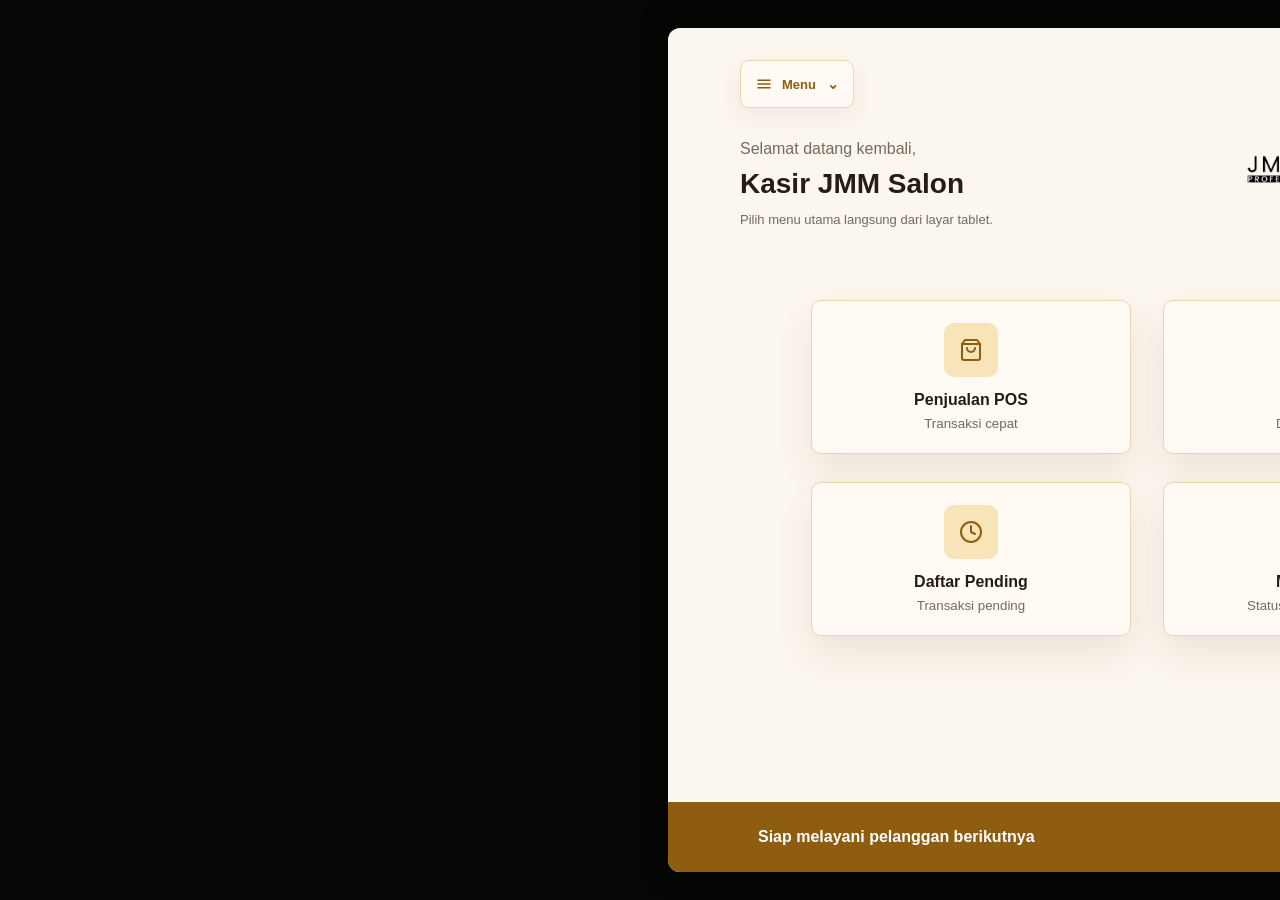
==== commit 35c5ebe5: "update" ====
--- a/index.html
+++ b/index.html
@@ -5,17 +5,17 @@
     <meta name="viewport" content="width=device-width, initial-scale=1.0" />
     <title>JMM Salon Cashier System - Tablet UI Gold</title>
     <link rel="icon" href="assets/images/JMMSALON2Transparant.png" type="image/png" />
-    <link rel="stylesheet" href="assets/css/base.css?v=20260726-03" />
-    <link rel="stylesheet" href="assets/css/customer-picker.css?v=20260726-03" />
-    <link rel="stylesheet" href="assets/css/customers.css?v=20260726-03" />
-    <link rel="stylesheet" href="assets/css/pos.css?v=20260726-03" />
-    <link rel="stylesheet" href="assets/css/overlays.css?v=20260726-03" />
-    <link rel="stylesheet" href="assets/css/operations.css?v=20260726-03" />
-    <link rel="stylesheet" href="assets/css/membership.css?v=20260726-03" />
-    <link rel="stylesheet" href="assets/css/cms.css?v=20260726-03" />
+    <link rel="stylesheet" href="assets/css/base.css?v=20260728-12" />
+    <link rel="stylesheet" href="assets/css/customer-picker.css?v=20260728-12" />
+    <link rel="stylesheet" href="assets/css/customers.css?v=20260728-12" />
+    <link rel="stylesheet" href="assets/css/pos.css?v=20260728-12" />
+    <link rel="stylesheet" href="assets/css/overlays.css?v=20260728-12" />
+    <link rel="stylesheet" href="assets/css/operations.css?v=20260728-12" />
+    <link rel="stylesheet" href="assets/css/membership.css?v=20260728-12" />
+    <link rel="stylesheet" href="assets/css/cms.css?v=20260728-12" />
   </head>
   <body>
     <div id="app" aria-live="polite"></div>
-    <script src="assets/js/bootstrap.js?v=20260726-03" defer></script>
+    <script src="assets/js/bootstrap.js?v=20260728-12" defer></script>
   </body>
 </html>
--- a/assets/css/operations.css
+++ b/assets/css/operations.css
@@ -461,13 +461,112 @@
 }
 
 .home-header-left {
-  display: block;
+  position: relative;
+  z-index: 20;
+  display: flex;
+  flex-direction: column;
+  align-items: flex-start;
+  gap: 32px;
   min-width: 0;
-  padding-top: 80px;
+  padding-top: 0;
 }
 
 .home-title {
   position: static;
+}
+
+.home-menu-wrapper {
+  position: relative;
+}
+
+.home-menu-button {
+  display: inline-flex;
+  align-items: center;
+  gap: 9px;
+  min-height: 48px;
+  padding: 0 14px;
+  border: 1px solid var(--border);
+  border-radius: 9px;
+  background: var(--card);
+  color: var(--gold-dark);
+  font-size: 13px;
+  font-weight: 800;
+  box-shadow: 0 8px 20px rgba(118, 83, 28, 0.08);
+}
+
+.home-menu-button:hover,
+.home-menu-button[aria-expanded="true"] {
+  border-color: var(--gold);
+  background: var(--gold-lift);
+}
+
+.home-menu-button svg {
+  width: 18px;
+  height: 18px;
+}
+
+.home-menu-button > span {
+  margin-left: 2px;
+  font-size: 14px;
+}
+
+.home-menu-dropdown {
+  position: absolute;
+  top: calc(100% + 8px);
+  left: 0;
+  z-index: 50;
+  display: grid;
+  width: 286px;
+  padding: 7px;
+  border: 1px solid var(--border);
+  border-radius: 11px;
+  background: var(--raised);
+  box-shadow: 0 20px 40px rgba(72, 48, 16, 0.18);
+}
+
+.home-menu-dropdown[hidden] {
+  display: none;
+}
+
+.home-menu-dropdown button {
+  display: flex;
+  align-items: center;
+  justify-content: space-between;
+  gap: 16px;
+  min-height: 58px;
+  padding: 9px 12px;
+  border: 0;
+  border-radius: 8px;
+  background: transparent;
+  color: var(--ink);
+  text-align: left;
+}
+
+.home-menu-dropdown button:not(:disabled):hover {
+  background: var(--gold-lift);
+}
+
+.home-menu-dropdown button:disabled {
+  cursor: not-allowed;
+  opacity: 0.52;
+}
+
+.home-menu-dropdown button > span {
+  display: grid;
+  gap: 4px;
+}
+
+.home-menu-dropdown strong {
+  font-size: 13px;
+}
+
+.home-menu-dropdown small {
+  font-size: 11px;
+}
+
+.home-menu-dropdown b {
+  color: var(--gold-dark);
+  font-size: 19px;
 }
 
 .home-header-spacer {
@@ -513,6 +612,243 @@
   font-size: 12px;
 }
 
+.cashier-revenue-content {
+  display: grid;
+  grid-template-rows: auto auto minmax(0, 1fr);
+  gap: 12px;
+  height: calc(100% - 126px);
+  padding: 0 48px 32px;
+  overflow: hidden;
+}
+
+.cashier-revenue-filters {
+  display: grid;
+  grid-template-columns: 150px 150px 210px minmax(220px, 1fr) 88px;
+  align-items: end;
+  gap: 12px;
+  min-height: 66px;
+  padding: 10px 14px;
+  border: 1px solid var(--border);
+  border-radius: 10px;
+  background: var(--card);
+}
+
+.cashier-revenue-filters label {
+  display: grid;
+  gap: 5px;
+}
+
+.cashier-revenue-filters label > span {
+  color: var(--muted);
+  font-size: 10px;
+  font-weight: 800;
+  text-transform: uppercase;
+  letter-spacing: 0.04em;
+}
+
+.cashier-revenue-filters input,
+.cashier-revenue-filters select,
+.cashier-revenue-filters button {
+  width: 100%;
+  height: 36px;
+  border: 1px solid var(--border);
+  border-radius: 7px;
+  background: var(--raised);
+  color: var(--ink);
+  font-size: 12px;
+}
+
+.cashier-revenue-filters input,
+.cashier-revenue-filters select {
+  padding: 0 10px;
+}
+
+.cashier-revenue-filters button {
+  background: var(--gold-soft);
+  color: var(--gold-dark);
+  font-weight: 800;
+}
+
+.cashier-revenue-summary {
+  display: grid;
+  grid-template-columns: repeat(5, minmax(0, 1fr));
+  gap: 12px;
+}
+
+.cashier-revenue-summary article {
+  display: grid;
+  align-content: center;
+  gap: 8px;
+  min-height: 78px;
+  padding: 13px 15px;
+  border: 1px solid var(--border);
+  border-radius: 10px;
+  background: var(--card);
+  box-shadow: 0 8px 20px rgba(118, 83, 28, 0.06);
+}
+
+.cashier-revenue-summary span {
+  color: var(--muted);
+  font-size: 10px;
+  font-weight: 800;
+  text-transform: uppercase;
+  letter-spacing: 0.04em;
+}
+
+.cashier-revenue-summary strong {
+  color: var(--gold-dark);
+  font-size: 18px;
+}
+
+.cashier-revenue-panel {
+  display: flex;
+  flex-direction: column;
+  min-height: 0;
+  padding: 14px 16px;
+  border: 1px solid var(--border);
+  border-radius: 10px;
+  background: var(--card);
+  overflow: hidden;
+}
+
+.cashier-revenue-panel > header {
+  display: flex;
+  align-items: center;
+  justify-content: space-between;
+  min-height: 42px;
+}
+
+.cashier-revenue-panel h2 {
+  font-size: 17px;
+}
+
+.cashier-revenue-panel header p {
+  margin-top: 3px;
+  font-size: 11px;
+}
+
+.cashier-revenue-list-head,
+.cashier-revenue-row {
+  display: grid;
+  grid-template-columns: 210px minmax(0, 1fr) 190px 110px;
+  align-items: center;
+  gap: 16px;
+}
+
+.cashier-revenue-list-head {
+  min-height: 30px;
+  padding: 0 14px;
+  color: var(--muted);
+  font-size: 10px;
+  font-weight: 800;
+  text-transform: uppercase;
+  letter-spacing: 0.04em;
+}
+
+.cashier-revenue-list {
+  display: grid;
+  flex: 1 1 auto;
+  align-content: start;
+  gap: 6px;
+  min-height: 0;
+  overflow: hidden;
+}
+
+.cashier-revenue-row {
+  min-height: 52px;
+  padding: 7px 14px;
+  border: 1px solid var(--border);
+  border-radius: 8px;
+  background: var(--raised);
+}
+
+.cashier-revenue-row > div {
+  display: grid;
+  gap: 3px;
+}
+
+.cashier-revenue-row strong {
+  font-size: 12px;
+}
+
+.cashier-revenue-row > strong {
+  color: var(--gold-dark);
+  font-size: 13px;
+}
+
+.cashier-revenue-row div span {
+  color: var(--muted);
+  font-size: 10px;
+}
+
+.cashier-revenue-status {
+  display: inline-grid;
+  width: max-content;
+  min-width: 72px;
+  height: 25px;
+  place-items: center;
+  border-radius: 999px;
+  font-size: 10px;
+  font-weight: 800;
+}
+
+.cashier-revenue-status.complete {
+  background: #dff4eb;
+  color: var(--success);
+}
+
+.cashier-revenue-status.pending {
+  background: var(--gold-soft);
+  color: var(--gold-dark);
+}
+
+.cashier-revenue-empty {
+  display: grid;
+  place-content: center;
+  gap: 5px;
+  min-height: 120px;
+  color: var(--muted);
+  text-align: center;
+}
+
+.cashier-revenue-empty strong {
+  color: var(--ink);
+}
+
+.cashier-revenue-pagination {
+  display: flex;
+  align-items: center;
+  justify-content: center;
+  gap: 5px;
+  min-height: 36px;
+  padding-top: 8px;
+}
+
+.cashier-revenue-pagination button {
+  display: grid;
+  min-width: 29px;
+  height: 29px;
+  place-items: center;
+  padding: 0 7px;
+  border: 1px solid var(--border);
+  border-radius: 7px;
+  background: var(--raised);
+  color: var(--ink);
+  font-size: 11px;
+  font-weight: 800;
+}
+
+.cashier-revenue-pagination button.active {
+  border-color: var(--gold);
+  background: var(--gold);
+  color: #fff;
+}
+
+.cashier-revenue-pagination button:disabled {
+  cursor: not-allowed;
+  opacity: 0.45;
+}
+
 .filter-header {
   display: flex;
   align-items: center;
@@ -624,8 +960,10 @@
 
 .sales-filter-apply,
 .sales-filter-reset {
+  flex: 0 0 44px;
   width: 100%;
   height: 44px;
+  min-height: 44px;
   border-radius: 10px;
   font-weight: 900;
   font-size: 13px;
@@ -792,6 +1130,7 @@
   display: flex;
   flex-direction: column;
   gap: 4px;
+  min-width: 0;
 }
 
 .sales-row-info strong {
@@ -1054,8 +1393,22 @@
   font-weight: 700;
 }
 
-.receipt-item-main strong {
+.receipt-item-price {
+  display: grid;
+  justify-items: end;
+  gap: 1px;
   white-space: nowrap;
+}
+
+.receipt-item-price s {
+  color: #666;
+  font-weight: 500;
+  text-decoration-thickness: 1px;
+}
+
+.receipt-item-price strong {
+  color: #222;
+  font-weight: 800;
 }
 
 .receipt-subline {
--- a/assets/css/cms.css
+++ b/assets/css/cms.css
@@ -715,8 +715,87 @@
   color: var(--gold-dark);
 }
 
+.cms-card > small,
+.cms-member-sales-values small {
+  display: block;
+  margin-top: 7px;
+  color: var(--muted);
+  font-size: 11px;
+  line-height: 1.35;
+}
+
+.cms-dashboard-metrics {
+  grid-template-columns: repeat(4, minmax(0, 1fr));
+}
+
+.cms-dashboard-metrics .cms-card {
+  min-height: 96px;
+}
+
+.cms-member-sales-values {
+  display: grid;
+  grid-template-columns: minmax(0, 1.35fr) minmax(110px, 0.65fr);
+  gap: 16px;
+}
+
+.cms-member-sales-values > div + div {
+  padding-left: 16px;
+  border-left: 1px solid var(--border);
+}
+
+.cms-member-sales-values strong {
+  font-size: 20px;
+}
+
+.cms-dashboard-table {
+  display: grid;
+  gap: 10px;
+}
+
+.cms-dashboard-table-panel {
+  border: 1px solid var(--border);
+  border-radius: 8px;
+  background: var(--card);
+  overflow: hidden;
+}
+
+.cms-dashboard-table .cms-dashboard-table-scroll {
+  overflow-x: auto;
+  overflow-y: hidden;
+  overscroll-behavior-x: contain;
+  overscroll-behavior-y: auto;
+}
+
+.cms-dashboard-table-head {
+  display: flex;
+  align-items: end;
+  justify-content: space-between;
+  gap: 20px;
+  padding: 0 2px;
+}
+
+.cms-dashboard-table-head h4 {
+  color: var(--ink);
+  font-size: 15px;
+}
+
+.cms-dashboard-table-head p {
+  margin-top: 3px;
+  color: var(--muted);
+  font-size: 11px;
+}
+
+.cms-empty-table-cell {
+  color: var(--muted);
+  text-align: center !important;
+}
+
 .cms-summary-grid .cms-card strong {
   font-size: 19px;
+}
+
+.cms-sales-report-summary {
+  grid-template-columns: repeat(5, minmax(0, 1fr));
 }
 
 .cms-report-filters {
@@ -1225,6 +1304,13 @@
   font-size: 16px;
 }
 
+.cms-detail-section-copy {
+  margin: -5px 0 12px;
+  color: var(--muted);
+  font-size: 12px;
+  line-height: 1.45;
+}
+
 .cms-transaction-lines,
 .cms-package-list,
 .cms-step-list {
@@ -1261,6 +1347,42 @@
 
 .cms-package-list b {
   color: var(--gold-dark);
+}
+
+.cms-member-quota-actions {
+  display: flex;
+  flex: 0 0 auto;
+  align-items: center;
+  justify-content: flex-end;
+  gap: 8px;
+}
+
+.cms-member-quota-actions b {
+  min-width: 42px;
+  text-align: center;
+}
+
+.cms-member-quota-actions input {
+  width: 68px;
+  min-height: 38px;
+  padding: 0 9px;
+  border: 1px solid var(--border);
+  border-radius: 6px;
+  background: var(--card);
+  color: var(--ink);
+  font: inherit;
+  text-align: center;
+}
+
+.cms-member-quota-actions .cms-secondary-button {
+  min-height: 38px;
+  padding: 0 12px;
+}
+
+.cms-member-quota-actions input:disabled,
+.cms-member-quota-actions button:disabled {
+  cursor: not-allowed;
+  opacity: 0.55;
 }
 
 .cms-step-list > div {
@@ -1578,6 +1700,18 @@
 @media (max-width: 1050px) {
   .cms-dashboard-grid {
     grid-template-columns: repeat(2, 1fr);
+  }
+
+  .cms-dashboard-metrics {
+    grid-template-columns: repeat(4, minmax(0, 1fr));
+  }
+
+  .cms-member-sales-card {
+    grid-column: span 2;
+  }
+
+  .cms-sales-report-summary {
+    grid-template-columns: repeat(2, minmax(0, 1fr));
   }
 
   .cms-page-head,
@@ -1747,9 +1881,17 @@
   margin-bottom: 10px;
 }
 
+body.cms-mode .cms-dashboard-metrics {
+  margin-bottom: 16px;
+}
+
 body.cms-mode .cms-card {
   min-height: 76px;
   padding: 12px 14px;
+}
+
+body.cms-mode .cms-dashboard-metrics .cms-card {
+  min-height: 90px;
 }
 
 body.cms-mode .cms-card h4 {
@@ -1930,7 +2072,7 @@
   box-shadow: 0 2px 8px rgba(146, 94, 8, 0.08);
 }
 
-.cms-commission-list-item.expanded {
+.cms-commission-list-item[open] {
   border-color: #e3be63;
   background: #fffaf0;
 }
@@ -1942,6 +2084,17 @@
   gap: 12px;
   padding: 12px 16px;
   min-height: 56px;
+  cursor: pointer;
+  list-style: none;
+}
+
+.cms-commission-list-header::-webkit-details-marker {
+  display: none;
+}
+
+.cms-commission-list-header:focus-visible {
+  outline: 2px solid #1668c7;
+  outline-offset: -2px;
 }
 
 .cms-commission-service-info {
@@ -1983,6 +2136,24 @@
   font-weight: 600;
 }
 
+.cms-commission-list-item:not(.enabled) .cms-commission-badge {
+  background: #eee9df;
+  color: var(--muted);
+}
+
+.cms-commission-service-chevron {
+  width: 8px;
+  height: 8px;
+  border-right: 2px solid var(--gold-dark);
+  border-bottom: 2px solid var(--gold-dark);
+  transform: rotate(45deg);
+  transition: transform 150ms ease;
+}
+
+.cms-commission-list-item[open] .cms-commission-service-chevron {
+  transform: rotate(225deg);
+}
+
 .cms-commission-list-details {
   border-top: 1px solid var(--border);
   background: rgba(227, 190, 99, 0.05);
@@ -1990,46 +2161,6 @@
   display: flex;
   flex-direction: column;
   gap: 8px;
-}
-
-.cms-commission-treatment-row {
-  display: grid;
-  grid-template-columns: minmax(0, 1fr) auto;
-  align-items: center;
-  gap: 12px;
-  padding: 10px 12px;
-  border-radius: 6px;
-  background: rgba(227, 190, 99, 0.1);
-  border: 1px solid transparent;
-}
-
-.cms-commission-treatment-row.enabled {
-  border-color: #e3be63;
-  background: rgba(227, 190, 99, 0.15);
-}
-
-.cms-commission-treatment-name {
-  display: flex;
-  align-items: center;
-  gap: 8px;
-}
-
-.cms-commission-treatment-icon {
-  width: 24px;
-  height: 24px;
-  border-radius: 4px;
-  background: var(--gold);
-  color: white;
-  display: flex;
-  align-items: center;
-  justify-content: center;
-  font-size: 12px;
-  font-weight: 700;
-}
-
-.cms-commission-treatment-name strong {
-  font-size: 13px;
-  color: var(--ink);
 }
 
 .cms-commission-activity-row {
@@ -2180,18 +2311,6 @@
 
 .cms-commission-activity.enabled {
   background: #fffaf0;
-}
-
-.cms-commission-treatment {
-  background: #f7f2e9;
-}
-
-.cms-commission-treatment.enabled {
-  background: var(--gold-soft);
-}
-
-.cms-commission-treatment .cms-commission-activity-copy strong {
-  color: var(--gold-dark);
 }
 
 .cms-commission-activity-copy {
